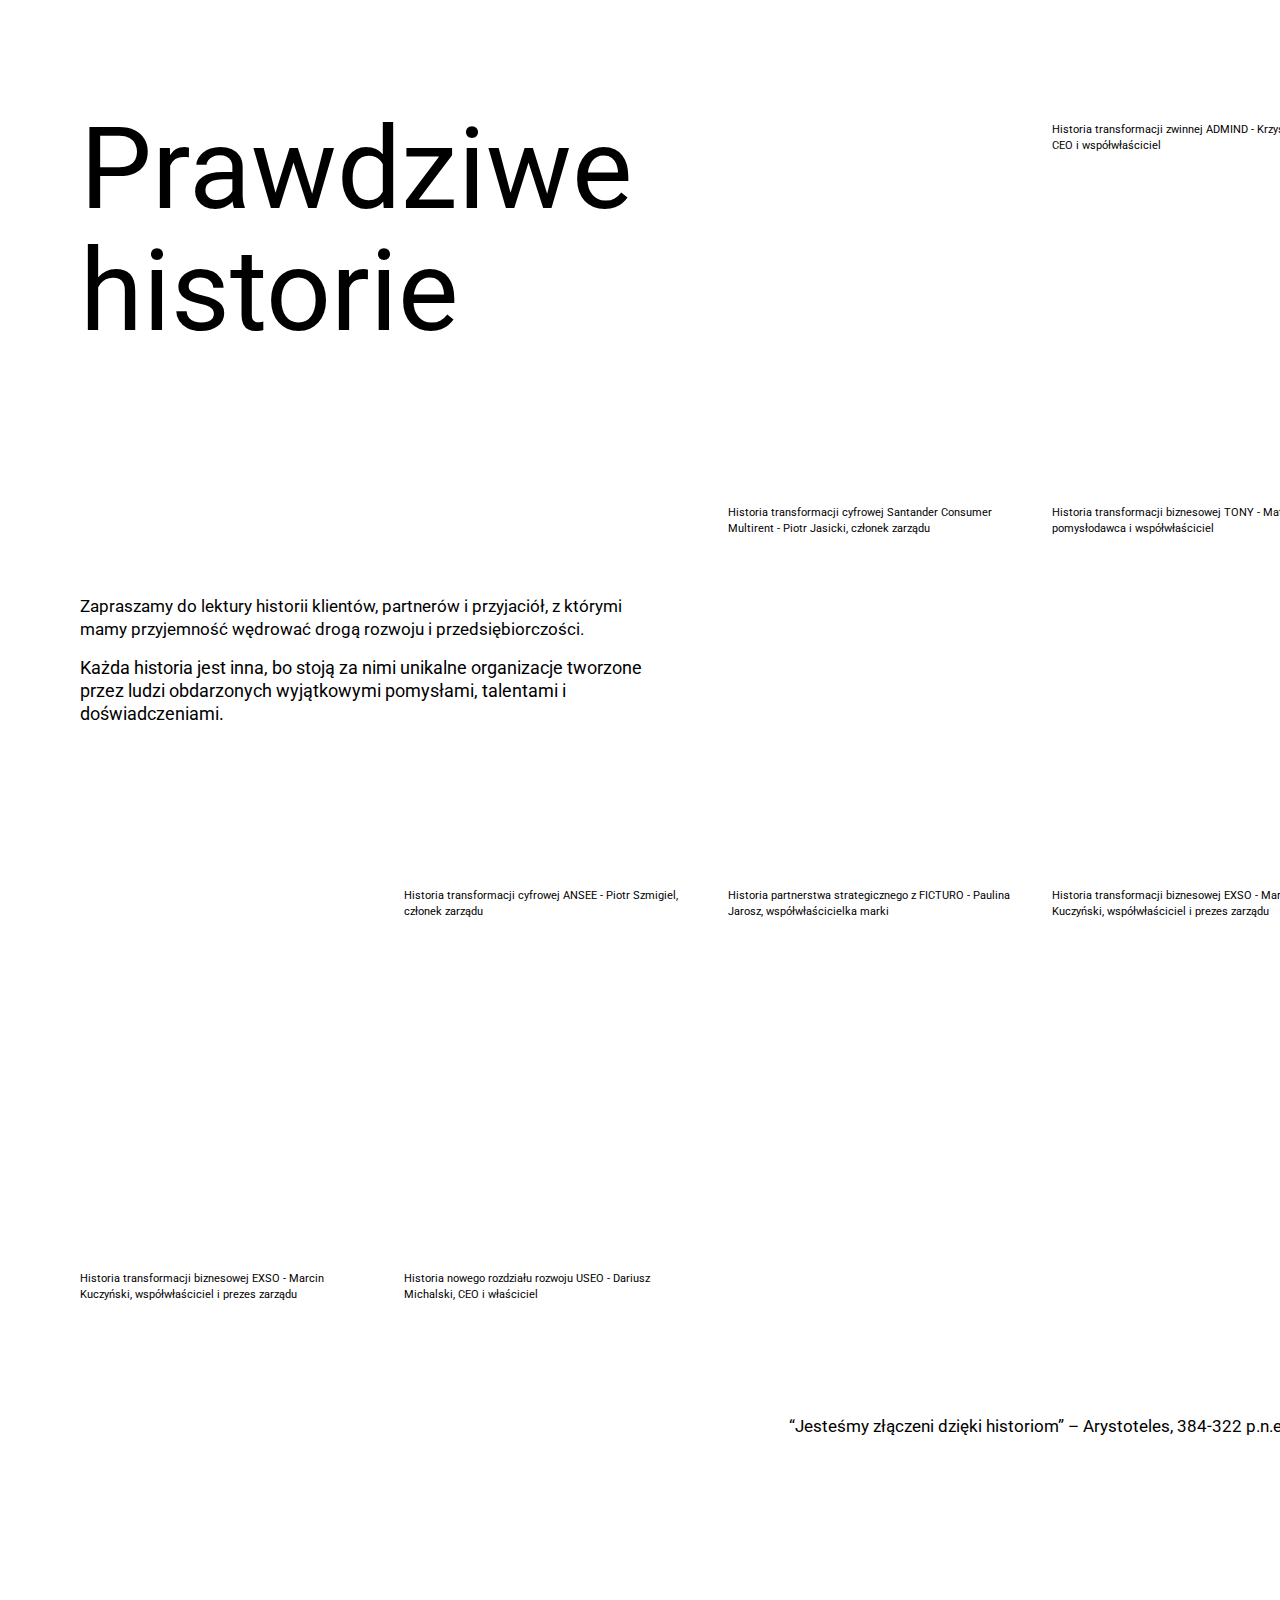
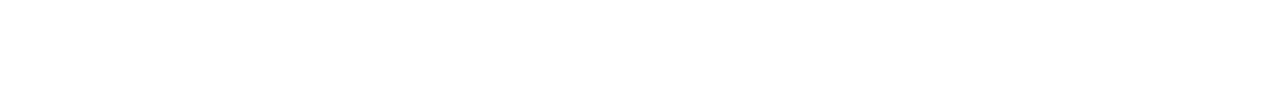
==== index.html @ e2516667 "ы" ====
<!DOCTYPE html>
<html lang="en">
	<head>
		<meta charset="UTF-8" />
		<meta http-equiv="X-UA-Compatible" content="IE=edge" />
		<meta name="viewport" content="width=device-width, initial-scale=1.0" />
		<title>Document</title>
		<link rel="stylesheet" href="./css/main.min.css" />
	</head>
	<body>
		<section class="section">
			<div class="box9 text-box">
				<h1 class="title">Prawdziwe historie</h1>
			</div>

			<div class="box10">
				<p class="text1">
					Zapraszamy do lektury historii klientów, partnerów i przyjaciół, z którymi mamy przyjemność wędrować drogą
					rozwoju i przedsiębiorczości.
				</p>
				<p class="text2">
					Każda historia jest inna, bo stoją za nimi unikalne organizacje tworzone przez ludzi obdarzonych wyjątkowymi
					pomysłami, talentami i doświadczeniami.
				</p>
			</div>

			<div class="box1 box">
				<img src="./images/img8.jpg" alt="" />
				<p class="box-text">Historia transformacji zwinnej ADMIND - Krzysztof Langer, CEO i współwłaściciel</p>
			</div>
			<div class="box2 box">
				<img src="./images/img1.jpg" alt="" class="box-img" />
				<p class="box-text">
					Historia transformacji cyfrowej Santander Consumer Multirent - Piotr Jasicki, członek zarządu
				</p>
			</div>
			<div class="box3 box">
				<img src="./images/img2.jpg" alt="" class="box-img" />
				<p class="box-text">Historia transformacji biznesowej TONY - Mateusz Biegaj, pomysłodawca i współwłaściciel</p>
			</div>
			<div class="box4 box">
				<img src="./images/img3.jpg" alt="" class="box-img" />
				<p class="box-text">Historia transformacji cyfrowej ANSEE - Piotr Szmigiel, członek zarządu</p>
			</div>
			<div class="box5 box">
				<img src="./images/img4.jpg" alt="" class="box-img" />
				<p class="box-text">Historia partnerstwa strategicznego z FICTURO - Paulina Jarosz, współwłaścicielka marki</p>
			</div>
			<div class="box6 box">
				<img src="./images/img5.jpg" alt="" class="box-img" />
				<p class="box-text">
					Historia transformacji biznesowej EXSO - Marcin Kuczyński, współwłaściciel i prezes zarządu
				</p>
			</div>
			<div class="box7 box">
				<img src="./images/img6.jpg" alt="" class="box-img" />
				<p class="box-text">
					Historia transformacji biznesowej EXSO - Marcin Kuczyński, współwłaściciel i prezes zarządu
				</p>
			</div>
			<div class="box8 box">
				<img src="./images/img7.jpg" alt="" class="box-img" />
				<p class="box-text">Historia nowego rozdziału rozwoju USEO - Dariusz Michalski, CEO i właściciel</p>
			</div>

			<div class="box11">
				<p class="text1">“Jesteśmy złączeni dzięki historiom” – Arystoteles, 384-322 p.n.e.</p>
			</div>
		</section>
	</body>
</html>
---- css/main.min.css ----
@import url("https://fonts.googleapis.com/css2?family=Cardo:wght@700&family=Roboto&display=swap");h1,p{margin:0;padding:0}img{display:block}.title{font-family:"Roboto";font-style:normal;font-weight:400;font-size:114px;line-height:122px;color:#000000}.text1{font-family:"Roboto";font-style:normal;font-weight:400;font-size:17px;line-height:23px;color:#000000}.text2{margin-top:15px;font-family:"Roboto";font-style:normal;font-weight:400;font-size:18px;line-height:23px;color:#000000}.box-text{margin-top:14px;font-family:"Roboto";font-style:normal;font-weight:400;font-size:11px;line-height:16px;color:#000000}.box{width:294px}.box-img{width:294px}.section{-webkit-box-sizing:border-box;box-sizing:border-box;width:1440px;padding:100px 72px;display:-ms-grid;display:grid;-ms-grid-columns:(294px)[4];grid-template-columns:repeat(4, 294px);-ms-grid-rows:(338px)[4];grid-template-rows:repeat(4, 338px);grid-column-gap:30px;grid-row-gap:45px}.box1{-ms-grid-row:1;-ms-grid-row-span:1;-ms-grid-column:4;-ms-grid-column-span:1;grid-area:1 / 4 / 2 / 5}.box2{-ms-grid-row:2;-ms-grid-row-span:1;-ms-grid-column:3;-ms-grid-column-span:1;grid-area:2 / 3 / 3 / 4}.box3{-ms-grid-row:2;-ms-grid-row-span:1;-ms-grid-column:4;-ms-grid-column-span:1;grid-area:2 / 4 / 3 / 5}.box4{-ms-grid-row:3;-ms-grid-row-span:1;-ms-grid-column:2;-ms-grid-column-span:1;grid-area:3 / 2 / 4 / 3}.box5{-ms-grid-row:3;-ms-grid-row-span:1;-ms-grid-column:3;-ms-grid-column-span:1;grid-area:3 / 3 / 4 / 4}.box6{-ms-grid-row:3;-ms-grid-row-span:1;-ms-grid-column:4;-ms-grid-column-span:1;grid-area:3 / 4 / 4 / 5}.box7{-ms-grid-row:4;-ms-grid-row-span:1;-ms-grid-column:1;-ms-grid-column-span:1;grid-area:4 / 1 / 5 / 2}.box8{-ms-grid-row:4;-ms-grid-row-span:1;-ms-grid-column:2;-ms-grid-column-span:1;grid-area:4 / 2 / 5 / 3}.box9{-ms-grid-row:1;-ms-grid-row-span:1;-ms-grid-column:1;-ms-grid-column-span:2;grid-area:1 / 1 / 2 / 3}.box10{display:-webkit-box;display:-ms-flexbox;display:flex;-webkit-box-orient:vertical;-webkit-box-direction:normal;-ms-flex-direction:column;flex-direction:column;-webkit-box-pack:center;-ms-flex-pack:center;justify-content:center;-webkit-box-align:center;-ms-flex-align:center;align-items:center;width:567px;-ms-grid-row:2;-ms-grid-row-span:1;-ms-grid-column:1;-ms-grid-column-span:2;grid-area:2 / 1 / 3 / 3}.box11{display:-webkit-box;display:-ms-flexbox;display:flex;-webkit-box-pack:center;-ms-flex-pack:center;justify-content:center;-webkit-box-align:center;-ms-flex-align:center;align-items:center;-ms-grid-row:4;-ms-grid-row-span:1;-ms-grid-column:3;-ms-grid-column-span:2;grid-area:4 / 3 / 5 / 5}
/*# sourceMappingURL=main.min.css.map */
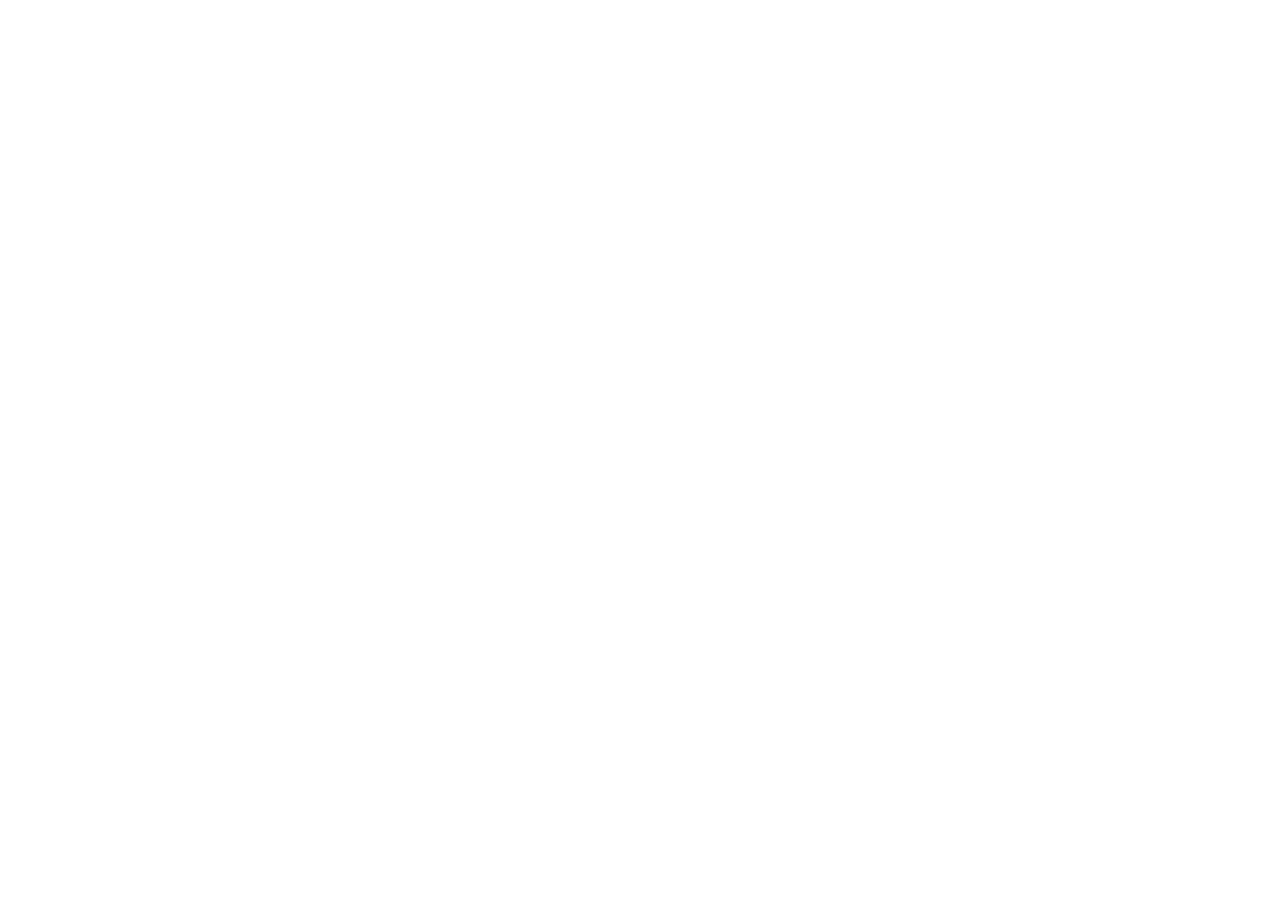
==== commit 9012a905: "ак" ====
--- a/index.html
+++ b/index.html
@@ -7,65 +7,5 @@
 		<title>Document</title>
 		<link rel="stylesheet" href="./css/main.min.css" />
 	</head>
-	<body>
-		<section class="section">
-			<div class="box9 text-box">
-				<h1 class="title">Prawdziwe historie</h1>
-			</div>
-
-			<div class="box10">
-				<p class="text1">
-					Zapraszamy do lektury historii klientów, partnerów i przyjaciół, z którymi mamy przyjemność wędrować drogą
-					rozwoju i przedsiębiorczości.
-				</p>
-				<p class="text2">
-					Każda historia jest inna, bo stoją za nimi unikalne organizacje tworzone przez ludzi obdarzonych wyjątkowymi
-					pomysłami, talentami i doświadczeniami.
-				</p>
-			</div>
-
-			<div class="box1 box">
-				<img src="./images/img8.jpg" alt="" />
-				<p class="box-text">Historia transformacji zwinnej ADMIND - Krzysztof Langer, CEO i współwłaściciel</p>
-			</div>
-			<div class="box2 box">
-				<img src="./images/img1.jpg" alt="" class="box-img" />
-				<p class="box-text">
-					Historia transformacji cyfrowej Santander Consumer Multirent - Piotr Jasicki, członek zarządu
-				</p>
-			</div>
-			<div class="box3 box">
-				<img src="./images/img2.jpg" alt="" class="box-img" />
-				<p class="box-text">Historia transformacji biznesowej TONY - Mateusz Biegaj, pomysłodawca i współwłaściciel</p>
-			</div>
-			<div class="box4 box">
-				<img src="./images/img3.jpg" alt="" class="box-img" />
-				<p class="box-text">Historia transformacji cyfrowej ANSEE - Piotr Szmigiel, członek zarządu</p>
-			</div>
-			<div class="box5 box">
-				<img src="./images/img4.jpg" alt="" class="box-img" />
-				<p class="box-text">Historia partnerstwa strategicznego z FICTURO - Paulina Jarosz, współwłaścicielka marki</p>
-			</div>
-			<div class="box6 box">
-				<img src="./images/img5.jpg" alt="" class="box-img" />
-				<p class="box-text">
-					Historia transformacji biznesowej EXSO - Marcin Kuczyński, współwłaściciel i prezes zarządu
-				</p>
-			</div>
-			<div class="box7 box">
-				<img src="./images/img6.jpg" alt="" class="box-img" />
-				<p class="box-text">
-					Historia transformacji biznesowej EXSO - Marcin Kuczyński, współwłaściciel i prezes zarządu
-				</p>
-			</div>
-			<div class="box8 box">
-				<img src="./images/img7.jpg" alt="" class="box-img" />
-				<p class="box-text">Historia nowego rozdziału rozwoju USEO - Dariusz Michalski, CEO i właściciel</p>
-			</div>
-
-			<div class="box11">
-				<p class="text1">“Jesteśmy złączeni dzięki historiom” – Arystoteles, 384-322 p.n.e.</p>
-			</div>
-		</section>
-	</body>
+	<body></body>
 </html>
--- a/css/main.min.css
+++ b/css/main.min.css
@@ -1,2 +1,2 @@
-@import url("https://fonts.googleapis.com/css2?family=Cardo:wght@700&family=Roboto&display=swap");h1,p{margin:0;padding:0}img{display:block}.title{font-family:"Roboto";font-style:normal;font-weight:400;font-size:114px;line-height:122px;color:#000000}.text1{font-family:"Roboto";font-style:normal;font-weight:400;font-size:17px;line-height:23px;color:#000000}.text2{margin-top:15px;font-family:"Roboto";font-style:normal;font-weight:400;font-size:18px;line-height:23px;color:#000000}.box-text{margin-top:14px;font-family:"Roboto";font-style:normal;font-weight:400;font-size:11px;line-height:16px;color:#000000}.box{width:294px}.box-img{width:294px}.section{-webkit-box-sizing:border-box;box-sizing:border-box;width:1440px;padding:100px 72px;display:-ms-grid;display:grid;-ms-grid-columns:(294px)[4];grid-template-columns:repeat(4, 294px);-ms-grid-rows:(338px)[4];grid-template-rows:repeat(4, 338px);grid-column-gap:30px;grid-row-gap:45px}.box1{-ms-grid-row:1;-ms-grid-row-span:1;-ms-grid-column:4;-ms-grid-column-span:1;grid-area:1 / 4 / 2 / 5}.box2{-ms-grid-row:2;-ms-grid-row-span:1;-ms-grid-column:3;-ms-grid-column-span:1;grid-area:2 / 3 / 3 / 4}.box3{-ms-grid-row:2;-ms-grid-row-span:1;-ms-grid-column:4;-ms-grid-column-span:1;grid-area:2 / 4 / 3 / 5}.box4{-ms-grid-row:3;-ms-grid-row-span:1;-ms-grid-column:2;-ms-grid-column-span:1;grid-area:3 / 2 / 4 / 3}.box5{-ms-grid-row:3;-ms-grid-row-span:1;-ms-grid-column:3;-ms-grid-column-span:1;grid-area:3 / 3 / 4 / 4}.box6{-ms-grid-row:3;-ms-grid-row-span:1;-ms-grid-column:4;-ms-grid-column-span:1;grid-area:3 / 4 / 4 / 5}.box7{-ms-grid-row:4;-ms-grid-row-span:1;-ms-grid-column:1;-ms-grid-column-span:1;grid-area:4 / 1 / 5 / 2}.box8{-ms-grid-row:4;-ms-grid-row-span:1;-ms-grid-column:2;-ms-grid-column-span:1;grid-area:4 / 2 / 5 / 3}.box9{-ms-grid-row:1;-ms-grid-row-span:1;-ms-grid-column:1;-ms-grid-column-span:2;grid-area:1 / 1 / 2 / 3}.box10{display:-webkit-box;display:-ms-flexbox;display:flex;-webkit-box-orient:vertical;-webkit-box-direction:normal;-ms-flex-direction:column;flex-direction:column;-webkit-box-pack:center;-ms-flex-pack:center;justify-content:center;-webkit-box-align:center;-ms-flex-align:center;align-items:center;width:567px;-ms-grid-row:2;-ms-grid-row-span:1;-ms-grid-column:1;-ms-grid-column-span:2;grid-area:2 / 1 / 3 / 3}.box11{display:-webkit-box;display:-ms-flexbox;display:flex;-webkit-box-pack:center;-ms-flex-pack:center;justify-content:center;-webkit-box-align:center;-ms-flex-align:center;align-items:center;-ms-grid-row:4;-ms-grid-row-span:1;-ms-grid-column:3;-ms-grid-column-span:2;grid-area:4 / 3 / 5 / 5}
+@import url("https://fonts.googleapis.com/css2?family=Cardo:wght@700&family=Roboto&display=swap")
 /*# sourceMappingURL=main.min.css.map */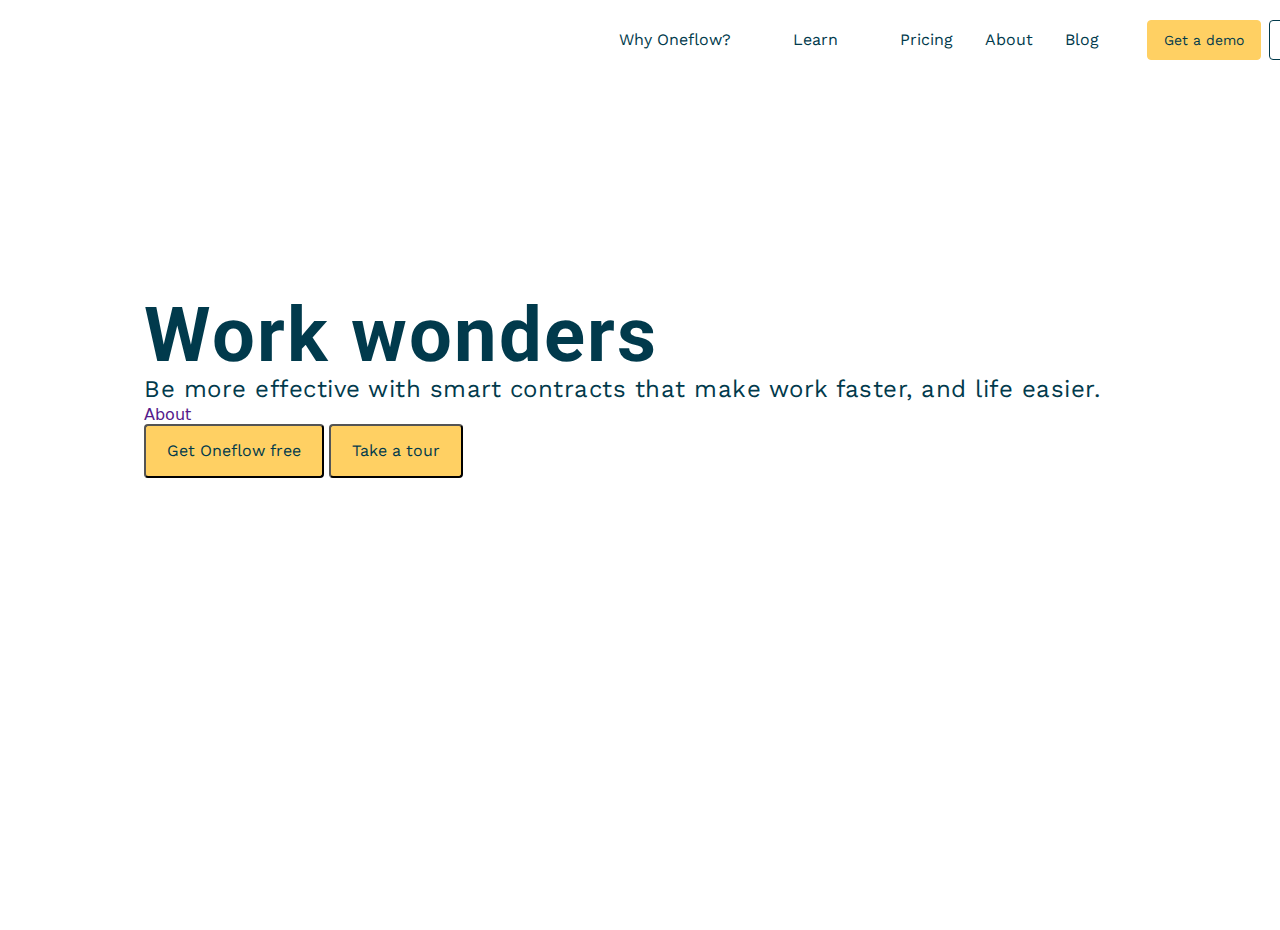
==== commit 947718c3: "df" ====
--- a/index.html
+++ b/index.html
@@ -4,8 +4,46 @@
 		<meta charset="UTF-8" />
 		<meta http-equiv="X-UA-Compatible" content="IE=edge" />
 		<meta name="viewport" content="width=device-width, initial-scale=1.0" />
-		<title>Document</title>
+		<title>Oneflow</title>
+		<link rel="preconnect" href="https://fonts.googleapis.com" />
+		<link rel="preconnect" href="https://fonts.gstatic.com" crossorigin />
+		<link href="https://fonts.googleapis.com/css2?family=Roboto&family=Work+Sans&display=swap" rel="stylesheet" />
 		<link rel="stylesheet" href="./css/main.min.css" />
 	</head>
-	<body></body>
+	<body>
+		<header>
+			<div class="header">
+				<a href="" class="logo">
+					<svg class="header__logo" width="140" height="31"><use href="./images/sprite.svg#icon-logo"></use></svg>
+				</a>
+				<nav class="header__nav">
+					<ul class="header__menu">
+						<li class="header__item"><a href="" class="header__link">Why Oneflow?</a></li>
+						<li class="header__item"><a href="" class="header__link">Learn</a></li>
+						<li class="header__item"><a href="" class="header__link">Pricing</a></li>
+						<li class="header__item"><a href="" class="header__link">About</a></li>
+						<li class="header__item"><a href="" class="header__link">Blog</a></li>
+					</ul>
+				</nav>
+				<button class="header__btn header__btn--demo">Get a demo</button>
+				<button class="header__btn header__btn--login">Log in</button>
+
+				<a class="header__earth" href="">
+					<svg class="header__icon" width="20" height="20"><use href="./images/sprite.svg#icon-earth"></use></svg>
+				</a>
+			</div>
+		</header>
+
+		<section class="hero">
+			<div class="container">
+				<h1 class="hero__title">Work wonders</h1>
+				<p class="hero__text">Be more effective with smart contracts that make work faster, and life easier.</p>
+				<a href="" class="hero__link">About</a>
+				<div class="hero__buttons">
+					<button type="button" class="hero__btn">Get Oneflow free</button>
+					<button type="button" class="hero__btn">Take a tour</button>
+				</div>
+			</div>
+		</section>
+	</body>
 </html>
--- a/css/main.min.css
+++ b/css/main.min.css
@@ -1,2 +1,2 @@
-@import url("https://fonts.googleapis.com/css2?family=Cardo:wght@700&family=Roboto&display=swap")
+.container{margin-left:auto;margin-right:auto;width:1440px;padding:0 144px}/*! modern-normalize v1.1.0 | MIT License | https://github.com/sindresorhus/modern-normalize */*,::before,::after{-webkit-box-sizing:border-box;box-sizing:border-box}html{line-height:1.15;-webkit-text-size-adjust:100%;-moz-tab-size:4;-o-tab-size:4;tab-size:4}body{margin:0;font-family:system-ui,-apple-system,"Segoe UI",Roboto,Helvetica,Arial,sans-serif,"Apple Color Emoji","Segoe UI Emoji"}hr{height:0;color:inherit}abbr[title]{-webkit-text-decoration:underline dotted;text-decoration:underline dotted}b,strong{font-weight:bolder}code,kbd,samp,pre{font-family:ui-monospace, SFMono-Regular, Consolas, "Liberation Mono", Menlo, monospace;font-size:1em}small{font-size:80%}sub,sup{font-size:75%;line-height:0;position:relative;vertical-align:baseline}sub{bottom:-0.25em}sup{top:-0.5em}table{text-indent:0;border-color:inherit}button,input,optgroup,select,textarea{font-family:inherit;font-size:100%;line-height:1.15;margin:0}button,select{text-transform:none}button,[type="button"],[type="reset"],[type="submit"]{-webkit-appearance:button}::-moz-focus-inner{border-style:none;padding:0}:-moz-focusring{outline:1px dotted ButtonText}:-moz-ui-invalid{box-shadow:none}legend{padding:0}progress{vertical-align:baseline}::-webkit-inner-spin-button,::-webkit-outer-spin-button{height:auto}[type="search"]{-webkit-appearance:textfield;outline-offset:-2px}::-webkit-search-decoration{-webkit-appearance:none}::-webkit-file-upload-button{-webkit-appearance:button;font:inherit}summary{display:list-item}h1,h2,h3,ul,li,p{margin:0;padding:0;list-style-type:none}a{display:block;text-decoration:none}img{display:block;max-width:100%;height:auto}button{margin:0;padding:0}header{height:80px}.header{display:-webkit-box;display:-ms-flexbox;display:flex;-webkit-box-align:center;-ms-flex-align:center;align-items:center;padding-left:48px;margin-left:auto;margin-right:auto;width:1440px}.header__nav{display:-webkit-box;display:-ms-flexbox;display:flex}.header__menu{display:-webkit-box;display:-ms-flexbox;display:flex;margin-left:431px}.header__item:nth-child(-n+2){margin-right:62px}.header__item:nth-last-child(-n+3){margin-right:32px}.header__item:last-child{margin-right:48px}.header__link{padding:30px 0;font-family:"Work Sans";font-style:normal;font-weight:400;font-size:16px;line-height:20px;color:#013a4c;-webkit-transition:color 300ms;transition:color 300ms}.header__link:hover{color:#ffd063}.header__btn--demo{padding:10px 16px;font-family:"Work Sans";font-size:14px;line-height:1.3;text-align:center;color:#013a4c;background-color:#ffd063;border:1px solid #ffd063;border-radius:4px;cursor:pointer;margin-right:8px;-webkit-transition:bacground-color 300ms, border 300ms;transition:bacground-color 300ms, border 300ms}.header__btn--demo:hover{background-color:transparent;border:1px solid #013a4c}.header__btn--login{padding:10px 16px;font-family:"Work Sans";font-size:14px;line-height:1.3;text-align:center;color:#013a4c;background-color:rgba(0,0,0,0);border:1px solid #013a4c;border-radius:4px;cursor:pointer;margin-right:48px;-webkit-transition:bacground-color 300ms, border 300ms;transition:bacground-color 300ms, border 300ms}.header__btn--login:hover{background-color:#ffd063;border:1px solid transparent}.header__earth{padding:28px 0}.header__earth:hover .header__icon{fill:red}.hero{max-width:1440px;width:100%;height:850px;padding:216px 0 296px;background-image:url(../../images/background-1@2x.jpg);background-size:1440px 850px}.hero__title{font-family:"Roboto";font-size:76px;line-height:78px;letter-spacing:2px;color:#013a4c}.hero__text{font-family:"Work Sans";font-size:24px;line-height:1.33;letter-spacing:0.5px;color:#013a4c}.hero__btn{padding:15px 21px;font-family:"Work Sans";font-size:16px;line-height:1.25;text-align:center;color:#013a4c;background-color:#ffd063;border-radius:4px;cursor:pointer}h1,h2,h3,ul,li,p{margin:0;padding:0;list-style-type:none}a{display:block;text-decoration:none}img{display:block;max-width:100%;height:auto}button{margin:0;padding:0}h1,h2,h3,ul,li,p{margin:0;padding:0;list-style-type:none}a{display:block;text-decoration:none}img{display:block;max-width:100%;height:auto}button{margin:0;padding:0}h1,h2,h3,ul,li,p{margin:0;padding:0;list-style-type:none}a{display:block;text-decoration:none}img{display:block;max-width:100%;height:auto}button{margin:0;padding:0}h1,h2,h3,ul,li,p{margin:0;padding:0;list-style-type:none}a{display:block;text-decoration:none}img{display:block;max-width:100%;height:auto}button{margin:0;padding:0}h1,h2,h3,ul,li,p{margin:0;padding:0;list-style-type:none}a{display:block;text-decoration:none}img{display:block;max-width:100%;height:auto}button{margin:0;padding:0}h1,h2,h3,ul,li,p{margin:0;padding:0;list-style-type:none}a{display:block;text-decoration:none}img{display:block;max-width:100%;height:auto}button{margin:0;padding:0}h1,h2,h3,ul,li,p{margin:0;padding:0;list-style-type:none}a{display:block;text-decoration:none}img{display:block;max-width:100%;height:auto}button{margin:0;padding:0}
 /*# sourceMappingURL=main.min.css.map */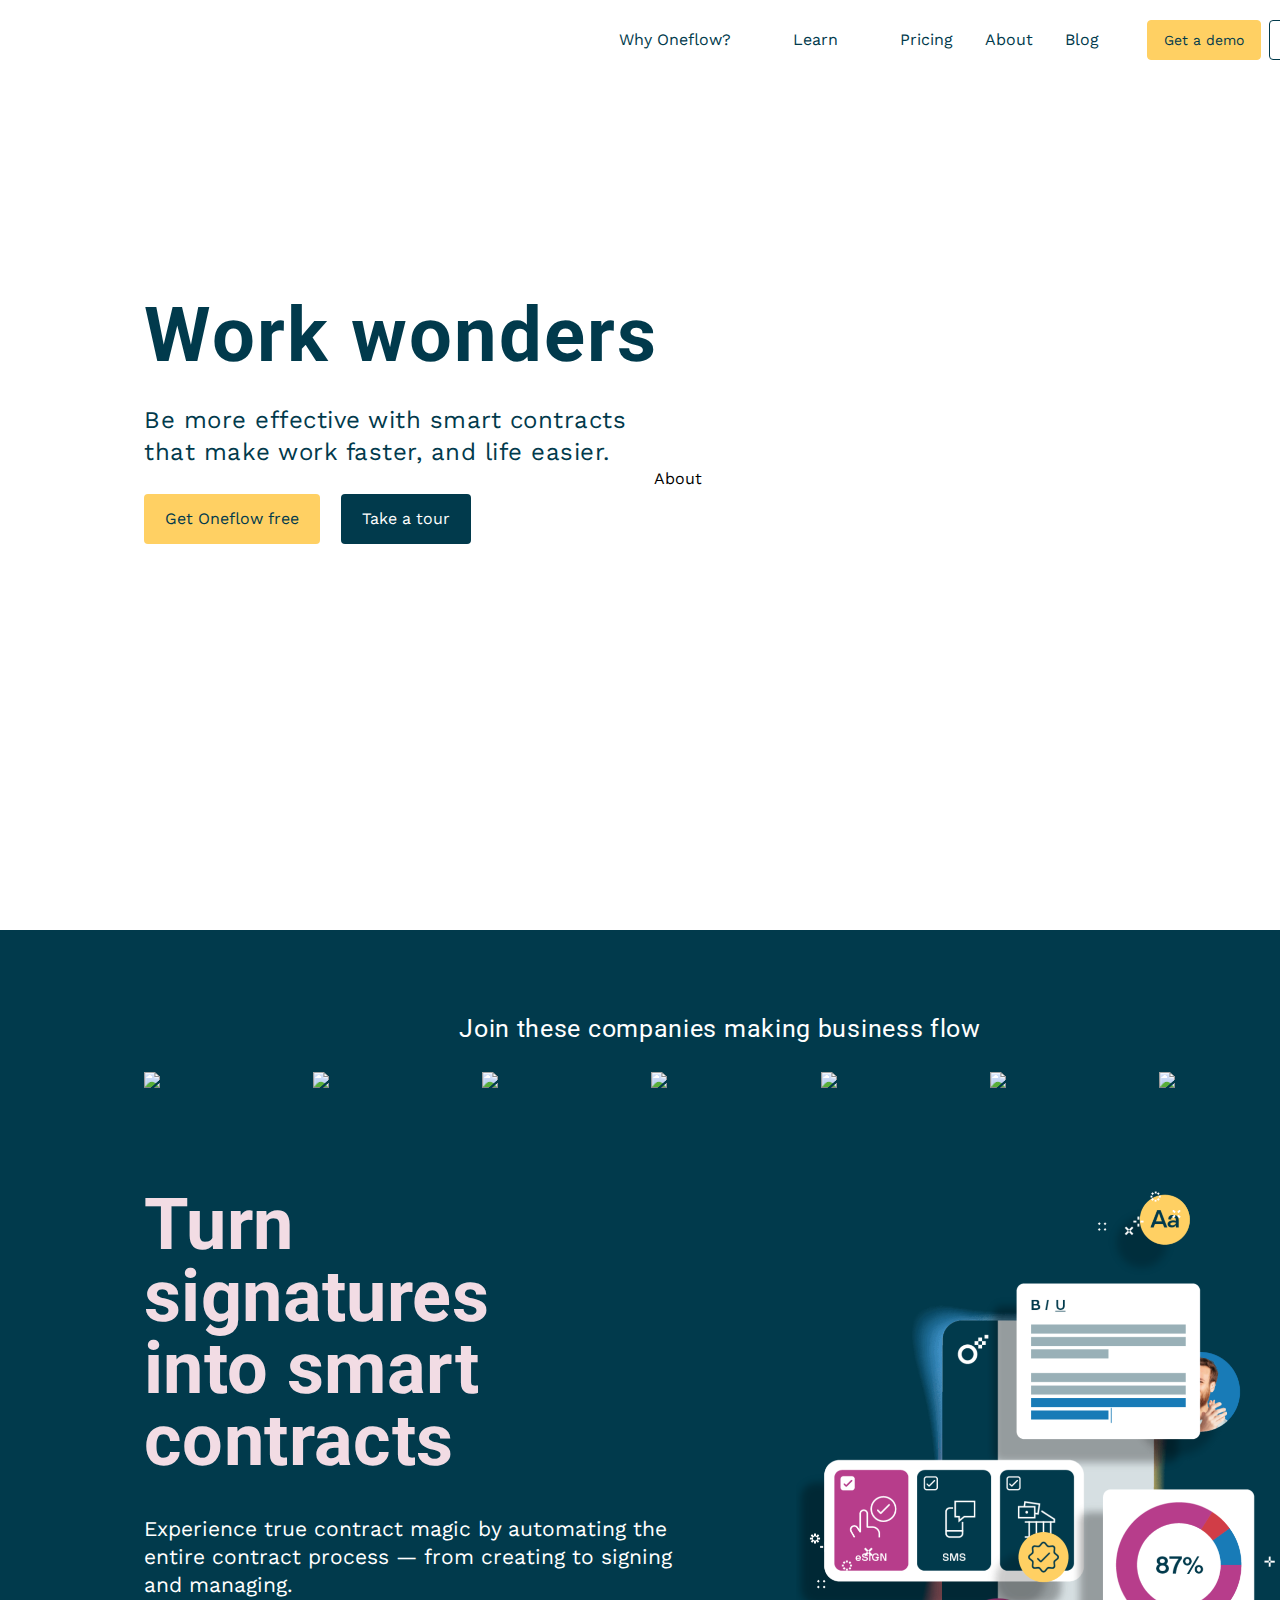
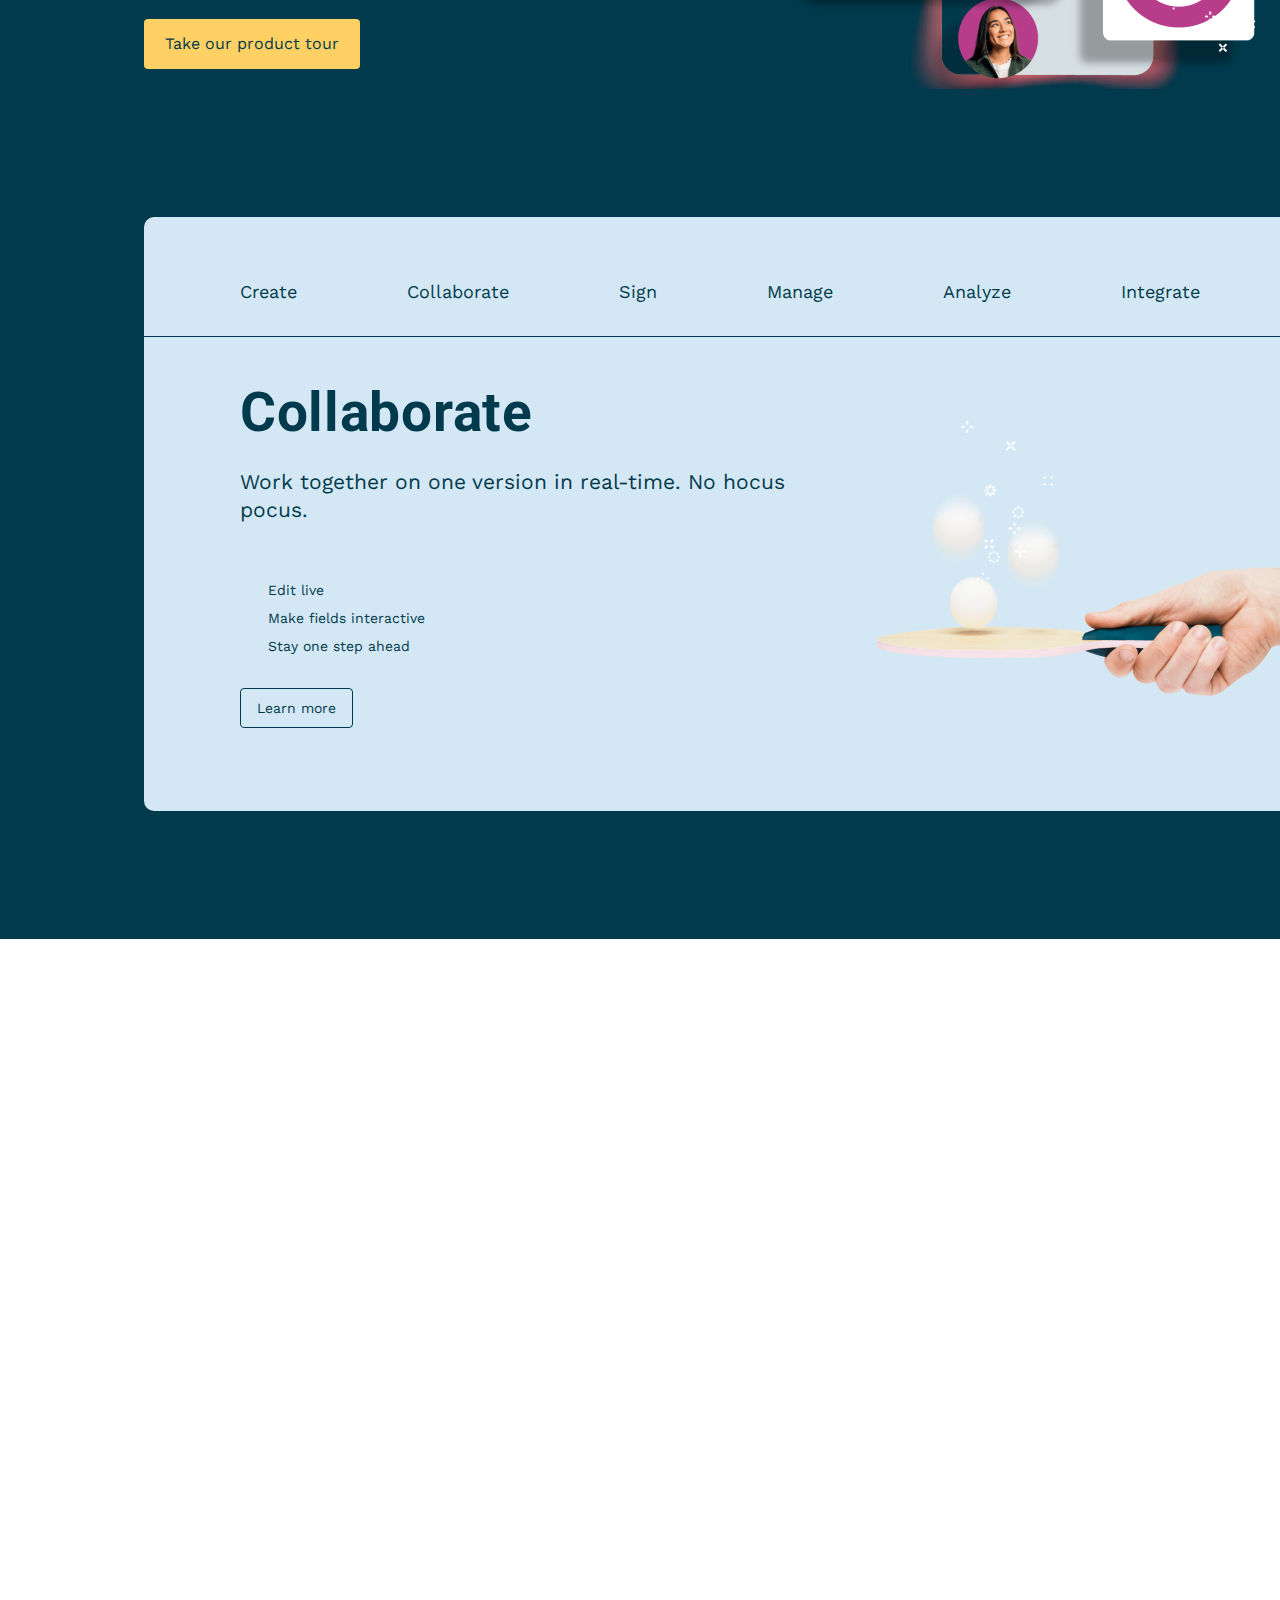
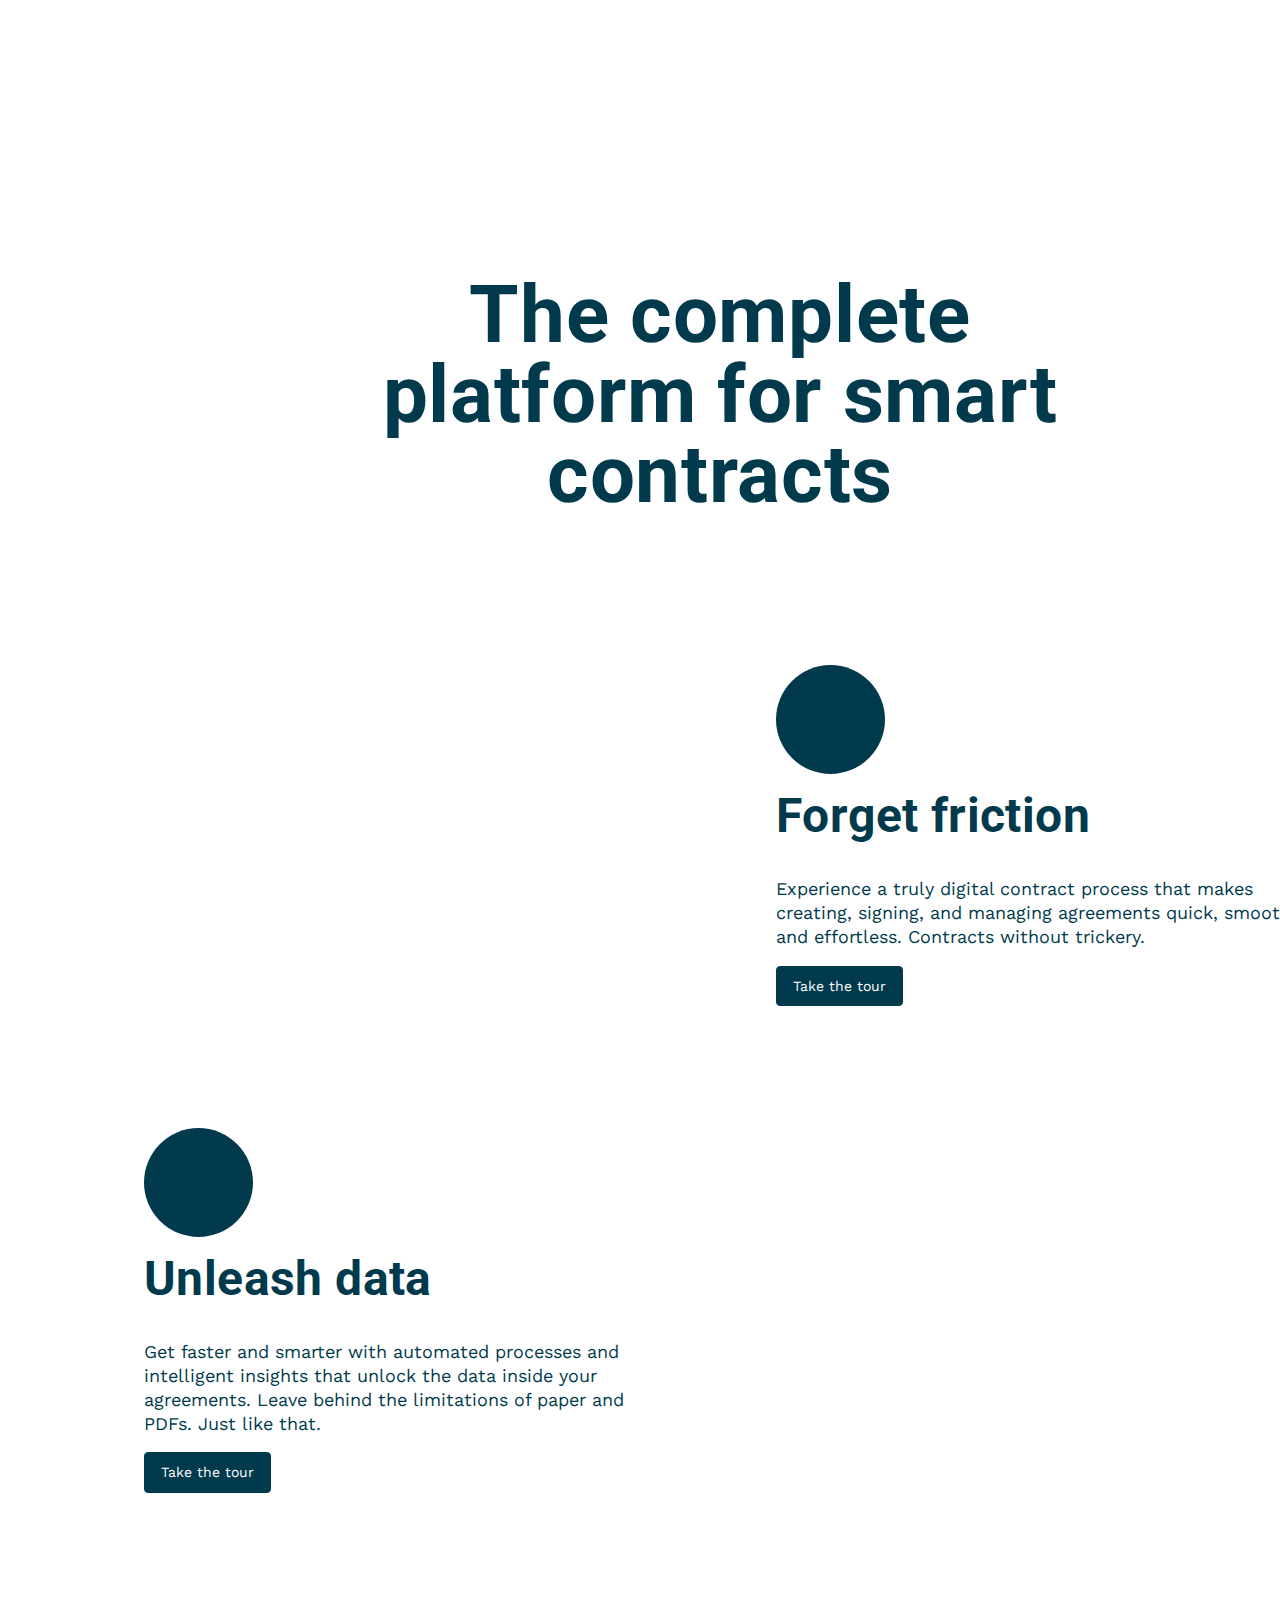
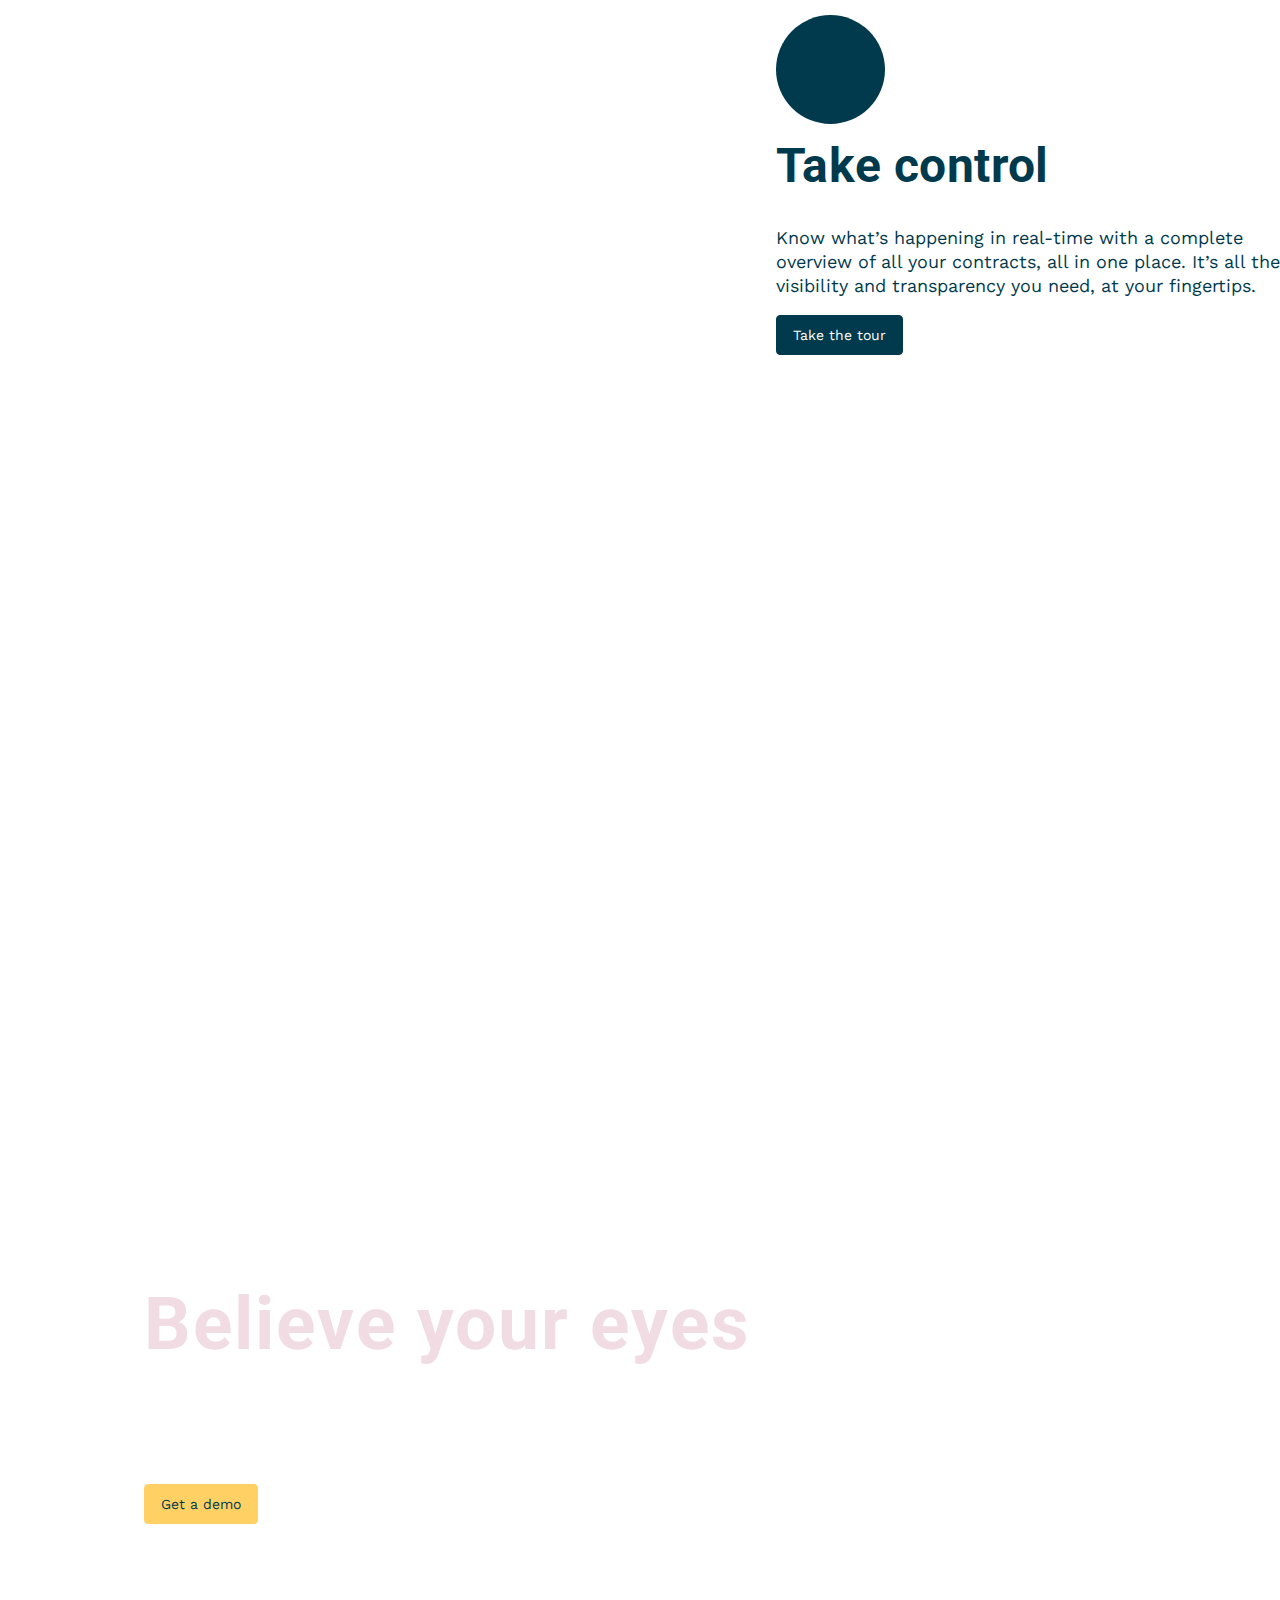
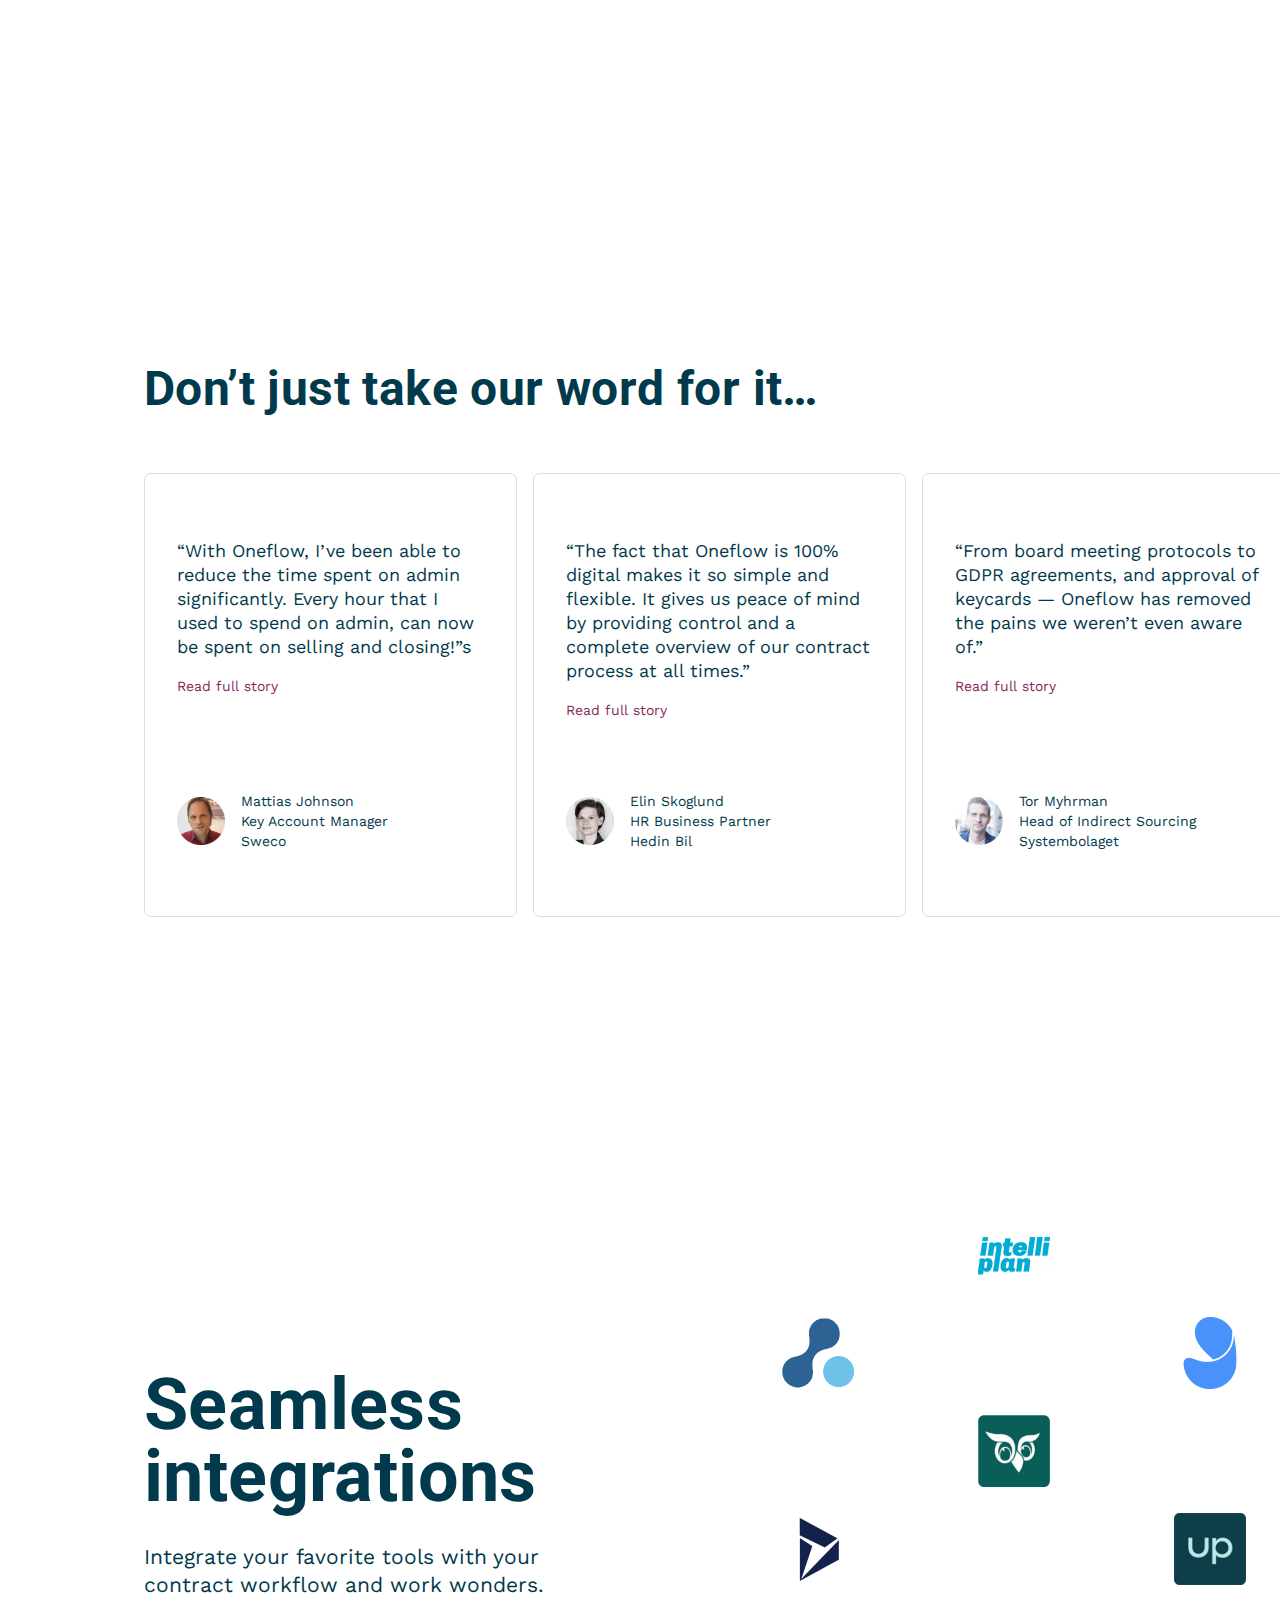
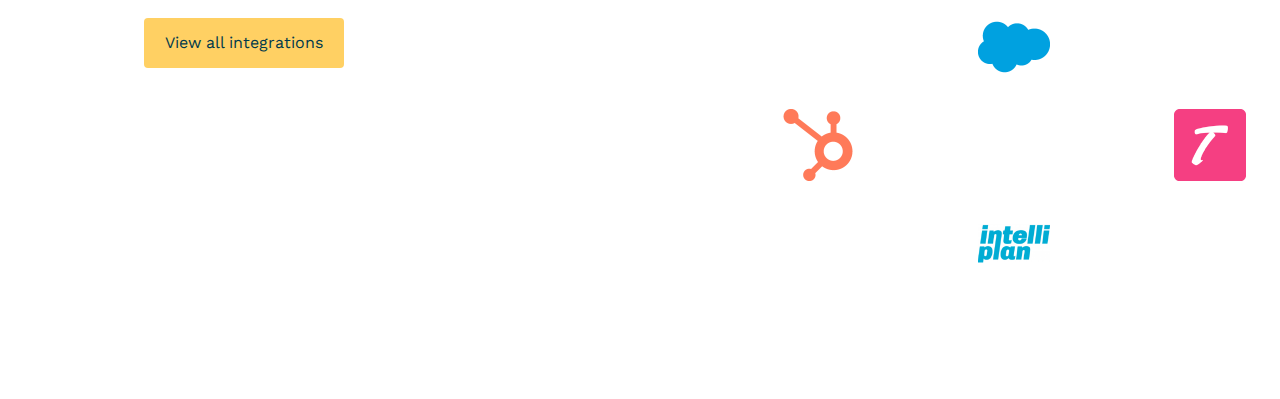
==== commit 74b2bdff: "df" ====
--- a/index.html
+++ b/index.html
@@ -7,7 +7,10 @@
 		<title>Oneflow</title>
 		<link rel="preconnect" href="https://fonts.googleapis.com" />
 		<link rel="preconnect" href="https://fonts.gstatic.com" crossorigin />
-		<link href="https://fonts.googleapis.com/css2?family=Roboto&family=Work+Sans&display=swap" rel="stylesheet" />
+		<link
+			href="https://fonts.googleapis.com/css2?family=Roboto:wght@400;700&family=Work+Sans&display=swap"
+			rel="stylesheet"
+		/>
 		<link rel="stylesheet" href="./css/main.min.css" />
 	</head>
 	<body>
@@ -45,5 +48,269 @@
 				</div>
 			</div>
 		</section>
+
+		<section class="sign">
+			<div class="container">
+				<p class="sign__pretitle">Join these companies making business flow</p>
+				<ul class="client-list">
+					<li class="client-list__item">
+						<img src="./images/vector2-1.png" alt="Company logo" class="client-list__img" />
+					</li>
+					<li class="client-list__item">
+						<img src="./images/vector2-2.png" alt="Company logo" class="client-list__img" />
+					</li>
+					<li class="client-list__item">
+						<img src="./images/vector2-3.png" alt="Company logo" class="client-list__img" />
+					</li>
+					<li class="client-list__item">
+						<img src="./images/vector2-4.png" alt="Company logo" class="client-list__img" />
+					</li>
+					<li class="client-list__item">
+						<img src="./images/vector2-5.png" alt="Company logo" class="client-list__img" />
+					</li>
+					<li class="client-list__item">
+						<img src="./images/vector2-6.png" alt="Company logo" class="client-list__img" />
+					</li>
+					<li class="client-list__item">
+						<img src="./images/vector2-7.png" alt="Company logo" class="client-list__img" />
+					</li>
+				</ul>
+				<div class="sign__cover">
+					<div class="sign__wrap">
+						<h2 class="sign__title">Turn signatures into smart contracts</h2>
+						<p class="sign__text">
+							Experience true contract magic by automating the entire contract process — from creating to signing and
+							managing.
+						</p>
+						<button class="sign__btn">Take our product tour</button>
+					</div>
+					<img src="./images/png3.png" alt="" width="500" />
+				</div>
+				<div class="collaborate">
+					<ul class="collaborate-menu">
+						<li class="collaborate-menu__item">
+							<a href="" class="collaborate-menu__link">
+								<svg class="collaborate-menu__icon" width="24" height="24">
+									<use href="./images/sprite.svg#icon-collaborate-1"></use>
+								</svg>
+								<span class="collaborate-menu__subscribe">Create</span>
+							</a>
+						</li>
+						<li class="collaborate-menu__item">
+							<a href="" class="collaborate-menu__link">
+								<svg class="collaborate-menu__icon" width="24" height="24">
+									<use href="./images/sprite.svg#icon-collaborate-2"></use>
+								</svg>
+								<span class="collaborate-menu__subscribe">Collaborate</span>
+							</a>
+						</li>
+						<li class="collaborate-menu__item">
+							<a href="" class="collaborate-menu__link">
+								<svg class="collaborate-menu__icon" width="24" height="24">
+									<use href="./images/sprite.svg#icon-collaborate-3"></use>
+								</svg>
+								<span class="collaborate-menu__subscribe">Sign</span>
+							</a>
+						</li>
+						<li class="collaborate-menu__item">
+							<a href="" class="collaborate-menu__link">
+								<svg class="collaborate-menu__icon" width="24" height="24">
+									<use href="./images/sprite.svg#icon-collaborate-4"></use>
+								</svg>
+								<span class="collaborate-menu__subscribe">Manage</span>
+							</a>
+						</li>
+						<li class="collaborate-menu__item">
+							<a href="" class="collaborate-menu__link">
+								<svg class="collaborate-menu__icon" width="24" height="24">
+									<use href="./images/sprite.svg#icon-collaborate-5"></use>
+								</svg>
+								<span class="collaborate-menu__subscribe">Analyze</span>
+							</a>
+						</li>
+						<li class="collaborate-menu__item">
+							<a href="" class="collaborate-menu__link">
+								<svg class="collaborate-menu__icon" width="24" height="24">
+									<use href="./images/sprite.svg#icon-collaborate-6"></use>
+								</svg>
+								<span class="collaborate-menu__subscribe">Integrate</span>
+							</a>
+						</li>
+					</ul>
+					<div class="collaborate__cover">
+						<div class="collaborate__wrap">
+							<h2 class="collaborate__title">Collaborate</h2>
+							<p class="collaborate__text">Work together on one version in real-time. No hocus pocus.</p>
+							<ul class="collaborate__list">
+								<li class="collaborate__item">
+									<svg class="collaborate__icon" width="20" height="20">
+										<use href="./images/sprite.svg#icon-collaborate-galo"></use>
+									</svg>
+									<a href="" class="collaborate__link">Edit live</a>
+								</li>
+								<li class="collaborate__item">
+									<svg class="collaborate__icon" width="20" height="20">
+										<use href="./images/sprite.svg#icon-collaborate-galo"></use>
+									</svg>
+									<a href="" class="collaborate__link">Make fields interactive</a>
+								</li>
+								<li class="collaborate__item">
+									<svg class="collaborate__icon" width="20" height="20">
+										<use href="./images/sprite.svg#icon-collaborate-galo"></use>
+									</svg>
+									<a href="" class="collaborate__link">Stay one step ahead</a>
+								</li>
+							</ul>
+							<button type="button" class="collaborate__btn">Learn more</button>
+						</div>
+						<img src="./images/png-4.png" alt="" class="collaborate__img" width="420" />
+					</div>
+				</div>
+			</div>
+		</section>
+
+		<section class="video-player"></section>
+
+		<section class="platform">
+			<div class="container">
+				<h2 class="platform__title">The complete platform for smart contracts</h2>
+				<div class="platform-card">
+					<div class="platform-card__wrap">
+						<div class="platform-card__icon-wrap">
+							<svg class="platform-card__icon" width="57" height="48">
+								<use href="./images/sprite.svg#icon-vector3-1"></use>
+							</svg>
+						</div>
+						<h3 class="platform-card__title">Forget friction</h3>
+						<p class="platform-card__text">
+							Experience a truly digital contract process that makes creating, signing, and managing agreements quick,
+							smooth, and effortless. Contracts without trickery.
+						</p>
+						<button class="platform-card__btn">Take the tour</button>
+					</div>
+				</div>
+				<div class="platform-card">
+					<div class="platform-card__wrap">
+						<div class="platform-card__icon-wrap">
+							<svg class="platform-card__icon" width="57" height="48">
+								<use href="./images/sprite.svg#icon-vector3-2"></use>
+							</svg>
+						</div>
+						<h3 class="platform-card__title">Unleash data</h3>
+						<p class="platform-card__text">
+							Get faster and smarter with automated processes and intelligent insights that unlock the data inside your
+							agreements. Leave behind the limitations of paper and PDFs. Just like that.
+						</p>
+						<button class="platform-card__btn">Take the tour</button>
+					</div>
+				</div>
+				<div class="platform-card">
+					<div class="platform-card__wrap">
+						<div class="platform-card__icon-wrap">
+							<svg class="platform-card__icon" width="57" height="48">
+								<use href="./images/sprite.svg#icon-vector3-3"></use>
+							</svg>
+						</div>
+						<h3 class="platform-card__title">Take control</h3>
+						<p class="platform-card__text">
+							Know what’s happening in real-time with a complete overview of all your contracts, all in one place. It’s
+							all the visibility and transparency you need, at your fingertips.
+						</p>
+						<button class="platform-card__btn">Take the tour</button>
+					</div>
+				</div>
+			</div>
+		</section>
+
+		<section class="believe">
+			<div class="container">
+				<h2 class="believe__title">Believe your eyes</h2>
+				<p class="believe__text">Let us show you how to work smarter with contracts in Oneflow.</p>
+				<button type="button" class="believe__btn">Get a demo</button>
+			</div>
+		</section>
+
+		<section class="reviews">
+			<div class="container">
+				<h3 class="reviews__title">Don’t just take our word for it…</h3>
+				<ul class="user-cards">
+					<li class="user-cards__item">
+						<p class="user-cards__text">
+							“With Oneflow, I’ve been able to reduce the time spent on admin significantly. Every hour that I used to
+							spend on admin, can now be spent on selling and closing!”s
+						</p>
+						<a href="" class="user-cards__link">Read full story</a>
+						<div class="user-cards__signature">
+							<img src="./images/user1.png" alt="" class="user-cards__img" />
+							<p class="user-cards__name">
+								Mattias Johnson
+								<br />
+								Key Account Manager
+								<br />
+								Sweco
+							</p>
+						</div>
+					</li>
+					<li class="user-cards__item">
+						<p class="user-cards__text">
+							“The fact that Oneflow is 100% digital makes it so simple and flexible. It gives us peace of mind by
+							providing control and a complete overview of our contract process at all times.”
+						</p>
+						<a href="" class="user-cards__link">Read full story</a>
+						<div class="user-cards__signature">
+							<img src="./images/user2.png" alt="" class="user-cards__img" />
+							<p class="user-cards__name">
+								Elin Skoglund
+								<br />
+								HR Business Partner
+								<br />
+								Hedin Bil
+							</p>
+						</div>
+					</li>
+					<li class="user-cards__item">
+						<p class="user-cards__text">
+							“From board meeting protocols to GDPR agreements, and approval of keycards — Oneflow has removed the pains
+							we weren’t even aware of.”
+						</p>
+						<a href="" class="user-cards__link">Read full story</a>
+						<div class="user-cards__signature">
+							<img src="./images/user3.png" alt="" class="user-cards__img" />
+							<p class="user-cards__name">
+								Tor Myhrman
+								<br />
+								Head of Indirect Sourcing
+								<br />
+								Systembolaget
+							</p>
+						</div>
+					</li>
+				</ul>
+			</div>
+		</section>
+
+		<section class="integration">
+			<div class="container">
+				<div class="integration__cover">
+					<div class="integration__wrap">
+						<h2 class="integration__title">Seamless integrations</h2>
+						<p class="integration__text">Integrate your favorite tools with your contract workflow and work wonders.</p>
+						<button class="integration__btn">View all integrations</button>
+					</div>
+					<div class="grid">
+						<div class="grid__box-1 grid__box"><img src="./images/grid-1.png" alt="" width="72" /></div>
+						<div class="grid__box-2 grid__box"><img src="./images/grid-4.png" alt="" width="72" /></div>
+						<div class="grid__box-3 grid__box"><img src="./images/grid-7.png" alt="" width="72" /></div>
+						<div class="grid__box-4 grid__box"><img src="./images/grid-2.png" alt="" width="72" /></div>
+						<div class="grid__box-5 grid__box"><img src="./images/grid-5.png" alt="" width="72" /></div>
+						<div class="grid__box-6 grid__box"><img src="./images/grid-8.png" alt="" width="72" /></div>
+						<div class="grid__box-7 grid__box"><img src="./images/grid-2.png" alt="" width="72" /></div>
+						<div class="grid__box-8 grid__box"><img src="./images/grid-3.png" alt="" width="72" /></div>
+						<div class="grid__box-9 grid__box"><img src="./images/grid-6.png" alt="" width="72" /></div>
+						<div class="grid__box-10 grid__box"><img src="./images/grid-9.png" alt="" width="72" /></div>
+					</div>
+				</div>
+			</div>
+		</section>
 	</body>
 </html>
--- a/css/main.min.css
+++ b/css/main.min.css
@@ -1,2 +1,2 @@
-.container{margin-left:auto;margin-right:auto;width:1440px;padding:0 144px}/*! modern-normalize v1.1.0 | MIT License | https://github.com/sindresorhus/modern-normalize */*,::before,::after{-webkit-box-sizing:border-box;box-sizing:border-box}html{line-height:1.15;-webkit-text-size-adjust:100%;-moz-tab-size:4;-o-tab-size:4;tab-size:4}body{margin:0;font-family:system-ui,-apple-system,"Segoe UI",Roboto,Helvetica,Arial,sans-serif,"Apple Color Emoji","Segoe UI Emoji"}hr{height:0;color:inherit}abbr[title]{-webkit-text-decoration:underline dotted;text-decoration:underline dotted}b,strong{font-weight:bolder}code,kbd,samp,pre{font-family:ui-monospace, SFMono-Regular, Consolas, "Liberation Mono", Menlo, monospace;font-size:1em}small{font-size:80%}sub,sup{font-size:75%;line-height:0;position:relative;vertical-align:baseline}sub{bottom:-0.25em}sup{top:-0.5em}table{text-indent:0;border-color:inherit}button,input,optgroup,select,textarea{font-family:inherit;font-size:100%;line-height:1.15;margin:0}button,select{text-transform:none}button,[type="button"],[type="reset"],[type="submit"]{-webkit-appearance:button}::-moz-focus-inner{border-style:none;padding:0}:-moz-focusring{outline:1px dotted ButtonText}:-moz-ui-invalid{box-shadow:none}legend{padding:0}progress{vertical-align:baseline}::-webkit-inner-spin-button,::-webkit-outer-spin-button{height:auto}[type="search"]{-webkit-appearance:textfield;outline-offset:-2px}::-webkit-search-decoration{-webkit-appearance:none}::-webkit-file-upload-button{-webkit-appearance:button;font:inherit}summary{display:list-item}h1,h2,h3,ul,li,p{margin:0;padding:0;list-style-type:none}a{display:block;text-decoration:none}img{display:block;max-width:100%;height:auto}button{margin:0;padding:0}header{height:80px}.header{display:-webkit-box;display:-ms-flexbox;display:flex;-webkit-box-align:center;-ms-flex-align:center;align-items:center;padding-left:48px;margin-left:auto;margin-right:auto;width:1440px}.header__nav{display:-webkit-box;display:-ms-flexbox;display:flex}.header__menu{display:-webkit-box;display:-ms-flexbox;display:flex;margin-left:431px}.header__item:nth-child(-n+2){margin-right:62px}.header__item:nth-last-child(-n+3){margin-right:32px}.header__item:last-child{margin-right:48px}.header__link{padding:30px 0;font-family:"Work Sans";font-style:normal;font-weight:400;font-size:16px;line-height:20px;color:#013a4c;-webkit-transition:color 300ms;transition:color 300ms}.header__link:hover{color:#ffd063}.header__btn--demo{padding:10px 16px;font-family:"Work Sans";font-size:14px;line-height:1.3;text-align:center;color:#013a4c;background-color:#ffd063;border:1px solid #ffd063;border-radius:4px;cursor:pointer;margin-right:8px;-webkit-transition:bacground-color 300ms, border 300ms;transition:bacground-color 300ms, border 300ms}.header__btn--demo:hover{background-color:transparent;border:1px solid #013a4c}.header__btn--login{padding:10px 16px;font-family:"Work Sans";font-size:14px;line-height:1.3;text-align:center;color:#013a4c;background-color:rgba(0,0,0,0);border:1px solid #013a4c;border-radius:4px;cursor:pointer;margin-right:48px;-webkit-transition:bacground-color 300ms, border 300ms;transition:bacground-color 300ms, border 300ms}.header__btn--login:hover{background-color:#ffd063;border:1px solid transparent}.header__earth{padding:28px 0}.header__earth:hover .header__icon{fill:red}.hero{max-width:1440px;width:100%;height:850px;padding:216px 0 296px;background-image:url(../../images/background-1@2x.jpg);background-size:1440px 850px}.hero__title{font-family:"Roboto";font-size:76px;line-height:78px;letter-spacing:2px;color:#013a4c}.hero__text{font-family:"Work Sans";font-size:24px;line-height:1.33;letter-spacing:0.5px;color:#013a4c}.hero__btn{padding:15px 21px;font-family:"Work Sans";font-size:16px;line-height:1.25;text-align:center;color:#013a4c;background-color:#ffd063;border-radius:4px;cursor:pointer}h1,h2,h3,ul,li,p{margin:0;padding:0;list-style-type:none}a{display:block;text-decoration:none}img{display:block;max-width:100%;height:auto}button{margin:0;padding:0}h1,h2,h3,ul,li,p{margin:0;padding:0;list-style-type:none}a{display:block;text-decoration:none}img{display:block;max-width:100%;height:auto}button{margin:0;padding:0}h1,h2,h3,ul,li,p{margin:0;padding:0;list-style-type:none}a{display:block;text-decoration:none}img{display:block;max-width:100%;height:auto}button{margin:0;padding:0}h1,h2,h3,ul,li,p{margin:0;padding:0;list-style-type:none}a{display:block;text-decoration:none}img{display:block;max-width:100%;height:auto}button{margin:0;padding:0}h1,h2,h3,ul,li,p{margin:0;padding:0;list-style-type:none}a{display:block;text-decoration:none}img{display:block;max-width:100%;height:auto}button{margin:0;padding:0}h1,h2,h3,ul,li,p{margin:0;padding:0;list-style-type:none}a{display:block;text-decoration:none}img{display:block;max-width:100%;height:auto}button{margin:0;padding:0}h1,h2,h3,ul,li,p{margin:0;padding:0;list-style-type:none}a{display:block;text-decoration:none}img{display:block;max-width:100%;height:auto}button{margin:0;padding:0}
+body{color:#013a4c}.container{margin-left:auto;margin-right:auto;width:1440px;padding:0 144px}/*! modern-normalize v1.1.0 | MIT License | https://github.com/sindresorhus/modern-normalize */*,::before,::after{-webkit-box-sizing:border-box;box-sizing:border-box}html{line-height:1.15;-webkit-text-size-adjust:100%;-moz-tab-size:4;-o-tab-size:4;tab-size:4}body{margin:0;font-family:system-ui,-apple-system,"Segoe UI",Roboto,Helvetica,Arial,sans-serif,"Apple Color Emoji","Segoe UI Emoji"}hr{height:0;color:inherit}abbr[title]{-webkit-text-decoration:underline dotted;text-decoration:underline dotted}b,strong{font-weight:bolder}code,kbd,samp,pre{font-family:ui-monospace, SFMono-Regular, Consolas, "Liberation Mono", Menlo, monospace;font-size:1em}small{font-size:80%}sub,sup{font-size:75%;line-height:0;position:relative;vertical-align:baseline}sub{bottom:-0.25em}sup{top:-0.5em}table{text-indent:0;border-color:inherit}button,input,optgroup,select,textarea{font-family:inherit;font-size:100%;line-height:1.15;margin:0}button,select{text-transform:none}button,[type="button"],[type="reset"],[type="submit"]{-webkit-appearance:button}::-moz-focus-inner{border-style:none;padding:0}:-moz-focusring{outline:1px dotted ButtonText}:-moz-ui-invalid{box-shadow:none}legend{padding:0}progress{vertical-align:baseline}::-webkit-inner-spin-button,::-webkit-outer-spin-button{height:auto}[type="search"]{-webkit-appearance:textfield;outline-offset:-2px}::-webkit-search-decoration{-webkit-appearance:none}::-webkit-file-upload-button{-webkit-appearance:button;font:inherit}summary{display:list-item}h1,h2,h3,ul,li,p{margin:0;padding:0;list-style-type:none}a{display:block;text-decoration:none}img{display:block;max-width:100%;height:auto}button{margin:0;padding:0}header{height:80px}.header{display:-webkit-box;display:-ms-flexbox;display:flex;-webkit-box-align:center;-ms-flex-align:center;align-items:center;padding-left:48px;margin-left:auto;margin-right:auto;width:1440px}.header__nav{display:-webkit-box;display:-ms-flexbox;display:flex}.header__menu{display:-webkit-box;display:-ms-flexbox;display:flex;margin-left:431px}.header__item:nth-child(-n+2){margin-right:62px}.header__item:nth-last-child(-n+3){margin-right:32px}.header__item:last-child{margin-right:48px}.header__link{padding:30px 0;font-family:"Work Sans";font-style:normal;font-weight:400;font-size:16px;line-height:20px;color:#013a4c;-webkit-transition:color 300ms;transition:color 300ms}.header__link:hover{color:#ffd063}.header__btn--demo{padding:10px 16px;font-family:"Work Sans";font-size:14px;line-height:1.3;text-align:center;color:#013a4c;background-color:#ffd063;border:1px solid #ffd063;border-radius:4px;cursor:pointer;margin-right:8px;-webkit-transition:bacground-color 300ms, border 300ms;transition:bacground-color 300ms, border 300ms}.header__btn--demo:hover{background-color:transparent;border:1px solid #013a4c}.header__btn--login{padding:10px 16px;font-family:"Work Sans";font-size:14px;line-height:1.3;text-align:center;color:#013a4c;background-color:rgba(0,0,0,0);border:1px solid #013a4c;border-radius:4px;cursor:pointer;margin-right:48px;-webkit-transition:bacground-color 300ms, border 300ms;transition:bacground-color 300ms, border 300ms}.header__btn--login:hover{background-color:#ffd063;border:1px solid transparent}.header__earth{padding:28px 0}.header__earth:hover .header__icon{fill:red}.hero{margin-right:auto;margin-left:auto;max-width:1440px;width:100%;height:850px;padding:216px 0 296px;background-image:url(../../images/background-1@2x.jpg);background-size:1440px 850px;background-position:center;background-repeat:no-repeat}.hero__title{font-family:"Roboto";font-size:76px;line-height:78px;letter-spacing:2px;color:#013a4c}.hero__text{width:491px;margin-top:31px;font-family:"Work Sans";font-size:24px;line-height:1.33;letter-spacing:0.5px;color:#013a4c}.hero__link{margin-left:510px;font-family:"Work Sans";font-size:16px;line-height:1.25;color:#000000}.hero__buttons{margin-top:5px}.hero__btn{padding:15px 21px;font-family:"Work Sans";font-size:16px;line-height:1.25;text-align:center;color:#013a4c;background-color:#ffd063;border-radius:4px;cursor:pointer;border:none}.hero__btn:last-child{margin-left:16px;padding:15px 21px;font-family:"Work Sans";font-size:16px;line-height:1.25;text-align:center;color:#fff;background-color:#013a4c;border-radius:4px;cursor:pointer;border:none}.sign{padding:80px 0 128px;background-color:#013a4c}.sign__pretitle{font-family:"Roboto";font-size:25px;line-height:1.52;text-align:center;letter-spacing:0.7px;color:#ffffff}.client-list{display:-webkit-box;display:-ms-flexbox;display:flex;-webkit-box-pack:center;-ms-flex-pack:center;justify-content:center;-webkit-box-align:center;-ms-flex-align:center;align-items:center;margin-top:24px}.client-list__item:not(:last-child){margin-right:32px}.client-list__img{margin-right:14px}.sign__cover{display:-webkit-box;display:-ms-flexbox;display:flex;-webkit-box-pack:justify;-ms-flex-pack:justify;justify-content:space-between;margin-top:80px}.sign__title{width:400px;font-family:"Roboto";font-size:72px;line-height:1;letter-spacing:0.4px;color:#f2dce4}.sign__text{width:528px;margin-top:38px;font-family:"Work Sans";font-size:21px;line-height:1.33;color:#ffffff}.sign__btn{margin-top:20px;padding:15px 21px;font-family:"Work Sans";font-size:16px;line-height:1.25;text-align:center;color:#013a4c;background-color:#ffd063;border-radius:4px;cursor:pointer;border:none}.collaborate{margin-top:128px;background-color:#d3e8f4;border-radius:10px}.collaborate-menu{display:-webkit-box;display:-ms-flexbox;display:flex;-webkit-box-pack:center;-ms-flex-pack:center;justify-content:center;border-bottom:1px solid #013a4c}.collaborate-menu__item:not(:last-child){margin-right:110px}.collaborate-menu__link{display:-webkit-box;display:-ms-flexbox;display:flex;-webkit-box-orient:vertical;-webkit-box-direction:normal;-ms-flex-direction:column;flex-direction:column;-webkit-box-pack:center;-ms-flex-pack:center;justify-content:center;padding:32px 0}.collaborate-menu__icon{margin:0 auto 7px}.collaborate-menu__subscribe{display:block;font-family:"Work Sans";font-size:18px;line-height:1.33;text-align:center;color:#013a4c}.collaborate__cover{display:-webkit-box;display:-ms-flexbox;display:flex;-webkit-box-pack:justify;-ms-flex-pack:justify;justify-content:space-between}.collaborate__wrap{padding:36px 0 80px 96px}.collaborate__title{font-family:"Roboto";font-weight:700;font-size:55px;line-height:1.45;letter-spacing:0.7px}.collaborate__text{width:545px;margin-top:15px;font-family:"Work Sans";font-size:21px;line-height:1.33}.collaborate__list{margin-top:56px}.collaborate__item{display:-webkit-box;display:-ms-flexbox;display:flex}.collaborate__item:not(:last-child){margin-bottom:8px}.collaborate__link{margin-left:8px;font-family:"Work Sans";font-size:14px;line-height:1.43;color:#013a4c}.collaborate__btn{margin-top:32px;padding:10px 16px;font-family:"Work Sans";font-size:14px;line-height:1.3;text-align:center;color:#013a4c;background-color:rgba(0,0,0,0);border:1px solid #013a4c;border-radius:4px;cursor:pointer}.collaborate__img{margin-top:56px}.video-player{width:1440px;height:814px;margin-left:auto;margin-right:auto;background-image:url(../../images/background-2@2x.jpg);background-size:1440px 814px}.platform{height:2432px;width:1440px;margin-left:auto;margin-right:auto;background-image:url(../../images/background-3@2x.jpg);background-size:1440px 2432px}.platform__title{width:830px;margin-left:auto;margin-right:auto;padding-top:122px;margin-bottom:150px;font-family:"Roboto";font-weight:700;font-size:80px;line-height:1;text-align:center;letter-spacing:0.7px}.platform-card:nth-child(2)>.platform-card__wrap{margin-left:auto}.platform-card:last-child>.platform-card__wrap{margin-left:auto}.platform-card:not(:last-child){margin-bottom:90px}.platform-card__wrap{width:520px}.platform-card__icon-wrap{width:109px;height:109px;border-radius:50%;background-color:#013a4c;display:-webkit-box;display:-ms-flexbox;display:flex;-webkit-box-pack:center;-ms-flex-pack:center;justify-content:center;-webkit-box-align:center;-ms-flex-align:center;align-items:center}.platform-card__title{margin-top:15px;font-family:"Roboto";font-weight:700;font-size:48px;line-height:1.12;letter-spacing:0.4px}.platform-card__text{width:520px;margin-top:34px;font-family:"Work Sans";font-size:18px;line-height:1.33}.platform-card__btn{margin-top:17px;margin-bottom:32px;padding:10px 16px;font-family:"Work Sans";font-size:14px;line-height:1.3;text-align:center;color:#fff;background-color:#013a4c;border:1px solid #013a4c;border-radius:4px;cursor:pointer}.believe{height:850px;width:1440px;margin-left:auto;margin-right:auto;padding:300px 0;background-image:url(../../images/background-4@2x.jpg);background-size:1440px 850px}.believe__title{font-family:"Roboto";font-weight:700;font-size:73px;line-height:1.07;letter-spacing:2px;color:#f2dce4}.believe__text{width:470px;margin-top:32px;font-family:"Work Sans";font-size:26px;line-height:1.23;letter-spacing:0.5px;color:#ffffff}.believe__btn{margin-top:25px;padding:10px 16px;font-family:"Work Sans";font-size:14px;line-height:1.3;text-align:center;color:#013a4c;background-color:#ffd063;border:1px solid #ffd063;border-radius:4px;cursor:pointer}.reviews{padding-top:127px;padding-bottom:102px}.reviews__title{font-family:"Roboto";font-size:48px;line-height:1.12;letter-spacing:0.4px}.user-cards{margin-top:57px;display:-webkit-box;display:-ms-flexbox;display:flex}.user-cards__item{display:-webkit-box;display:-ms-flexbox;display:flex;-webkit-box-orient:vertical;-webkit-box-direction:normal;-ms-flex-direction:column;flex-direction:column;height:444px;width:373px;padding:65px 32px;border-radius:7px;border:1px solid #d6dfe2}.user-cards__item:not(:last-child){margin-right:16px}.user-cards__text{font-family:"Work Sans";font-size:18px;line-height:1.33}.user-cards__link{margin-top:18px;font-family:"Work Sans";font-size:14px;line-height:1.3;color:#89285b}.user-cards__signature{display:-webkit-box;display:-ms-flexbox;display:flex;-webkit-box-align:center;-ms-flex-align:center;align-items:center;margin-top:auto}.user-cards__img{width:48px;height:48px}.user-cards__name{margin-left:16px;font-family:"Work Sans";font-size:14px;line-height:1.43}.integration{padding:150px 0 70px}.integration__cover{display:-webkit-box;display:-ms-flexbox;display:flex}.integration__wrap{margin-top:200px}.integration__title{font-family:"Roboto";font-size:72px;line-height:1;letter-spacing:0.4px}.integration__text{width:400px;margin-top:30px;font-family:"Work Sans";font-size:21px;line-height:1.33}.integration__btn{margin-top:19px;padding:15px 21px;font-family:"Work Sans";font-size:16px;line-height:1.25;text-align:center;color:#013a4c;background-color:#ffd063;border-radius:4px;cursor:pointer;border:none}.grid{width:564px;display:-ms-grid;display:grid;-ms-grid-columns:(1fr)[6];grid-template-columns:repeat(6, 1fr);-ms-grid-rows:(1fr)[8];grid-template-rows:repeat(8, 1fr);grid-column-gap:24px;grid-row-gap:24px}.grid__box{display:-webkit-box;display:-ms-flexbox;display:flex;-webkit-box-pack:center;-ms-flex-pack:center;justify-content:center;-webkit-box-align:center;-ms-flex-align:center;align-items:center}.grid__box-1{width:172px;height:172px;-ms-grid-row:2;-ms-grid-row-span:2;-ms-grid-column:1;-ms-grid-column-span:2;grid-area:2 / 1 / 4 / 3}.grid__box-2{width:172px;height:172px;-ms-grid-row:4;-ms-grid-row-span:2;-ms-grid-column:1;-ms-grid-column-span:2;grid-area:4 / 1 / 6 / 3}.grid__box-3{width:172px;height:172px;-ms-grid-row:6;-ms-grid-row-span:2;-ms-grid-column:1;-ms-grid-column-span:2;grid-area:6 / 1 / 8 / 3}.grid__box-4{width:172px;height:172px;-ms-grid-row:1;-ms-grid-row-span:2;-ms-grid-column:3;-ms-grid-column-span:2;grid-area:1 / 3 / 3 / 5}.grid__box-5{width:172px;height:172px;-ms-grid-row:3;-ms-grid-row-span:2;-ms-grid-column:3;-ms-grid-column-span:2;grid-area:3 / 3 / 5 / 5}.grid__box-6{width:172px;height:172px;-ms-grid-row:5;-ms-grid-row-span:2;-ms-grid-column:3;-ms-grid-column-span:2;grid-area:5 / 3 / 7 / 5}.grid__box-7{width:172px;height:172px;-ms-grid-row:7;-ms-grid-row-span:2;-ms-grid-column:3;-ms-grid-column-span:2;grid-area:7 / 3 / 9 / 5}.grid__box-8{width:172px;height:172px;-ms-grid-row:2;-ms-grid-row-span:2;-ms-grid-column:5;-ms-grid-column-span:2;grid-area:2 / 5 / 4 / 7}.grid__box-9{width:172px;height:172px;-ms-grid-row:4;-ms-grid-row-span:2;-ms-grid-column:5;-ms-grid-column-span:2;grid-area:4 / 5 / 6 / 7}.grid__box-10{width:172px;height:172px;-ms-grid-row:6;-ms-grid-row-span:2;-ms-grid-column:5;-ms-grid-column-span:2;grid-area:6 / 5 / 8 / 7}h1,h2,h3,ul,li,p{margin:0;padding:0;list-style-type:none}a{display:block;text-decoration:none}img{display:block;max-width:100%;height:auto}button{margin:0;padding:0}h1,h2,h3,ul,li,p{margin:0;padding:0;list-style-type:none}a{display:block;text-decoration:none}img{display:block;max-width:100%;height:auto}button{margin:0;padding:0}h1,h2,h3,ul,li,p{margin:0;padding:0;list-style-type:none}a{display:block;text-decoration:none}img{display:block;max-width:100%;height:auto}button{margin:0;padding:0}h1,h2,h3,ul,li,p{margin:0;padding:0;list-style-type:none}a{display:block;text-decoration:none}img{display:block;max-width:100%;height:auto}button{margin:0;padding:0}h1,h2,h3,ul,li,p{margin:0;padding:0;list-style-type:none}a{display:block;text-decoration:none}img{display:block;max-width:100%;height:auto}button{margin:0;padding:0}
 /*# sourceMappingURL=main.min.css.map */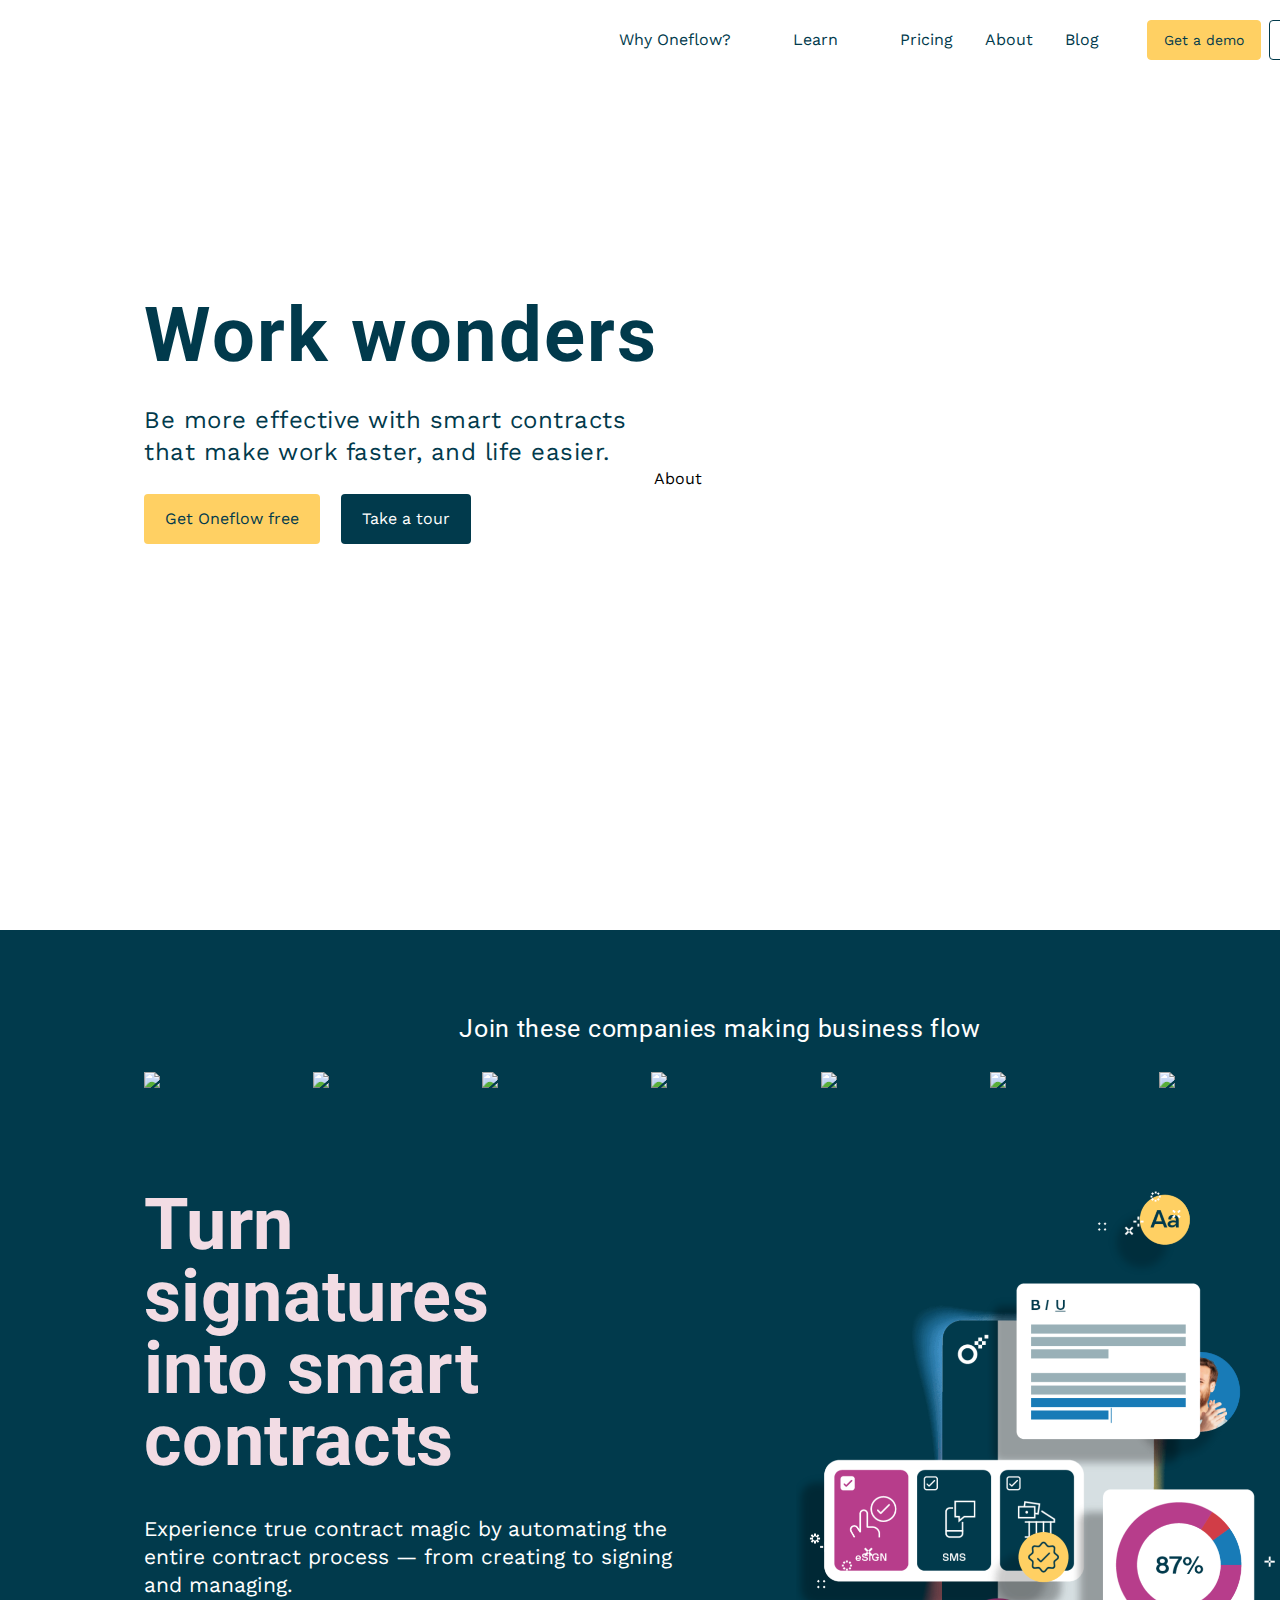
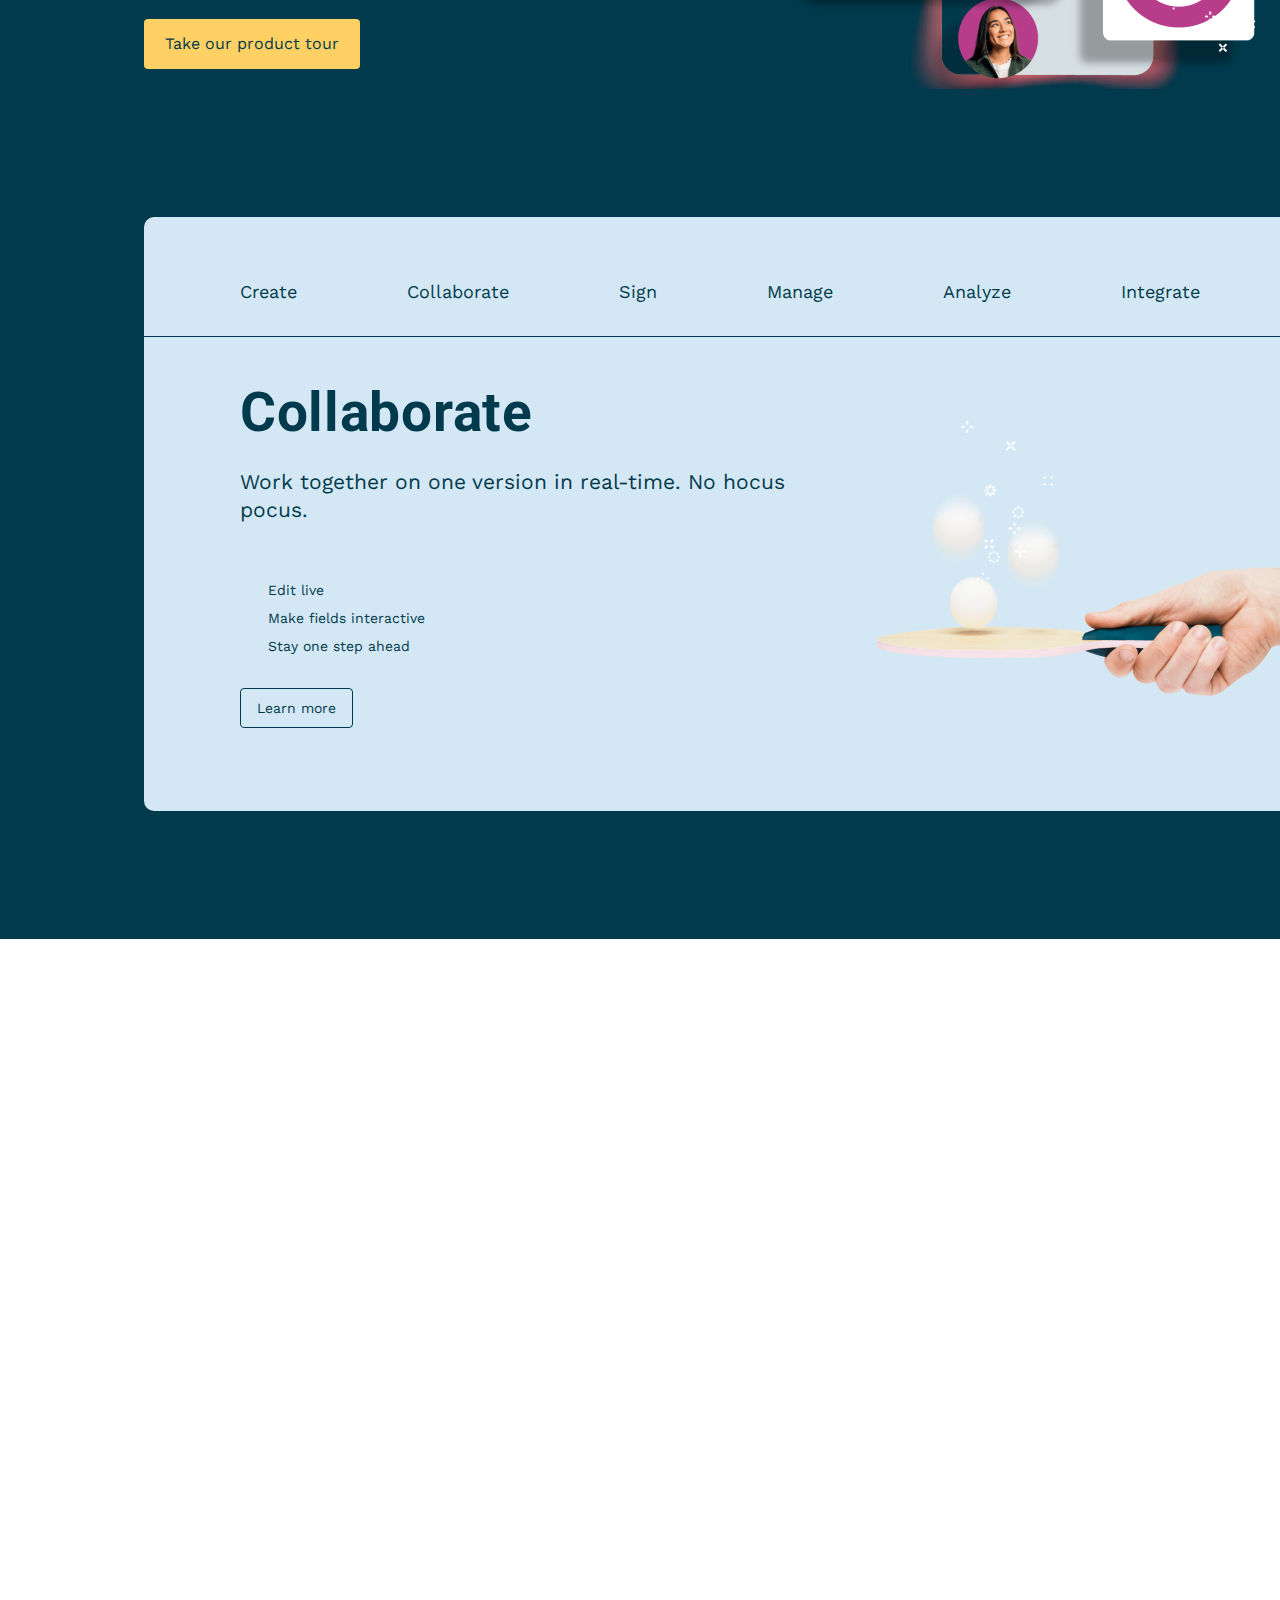
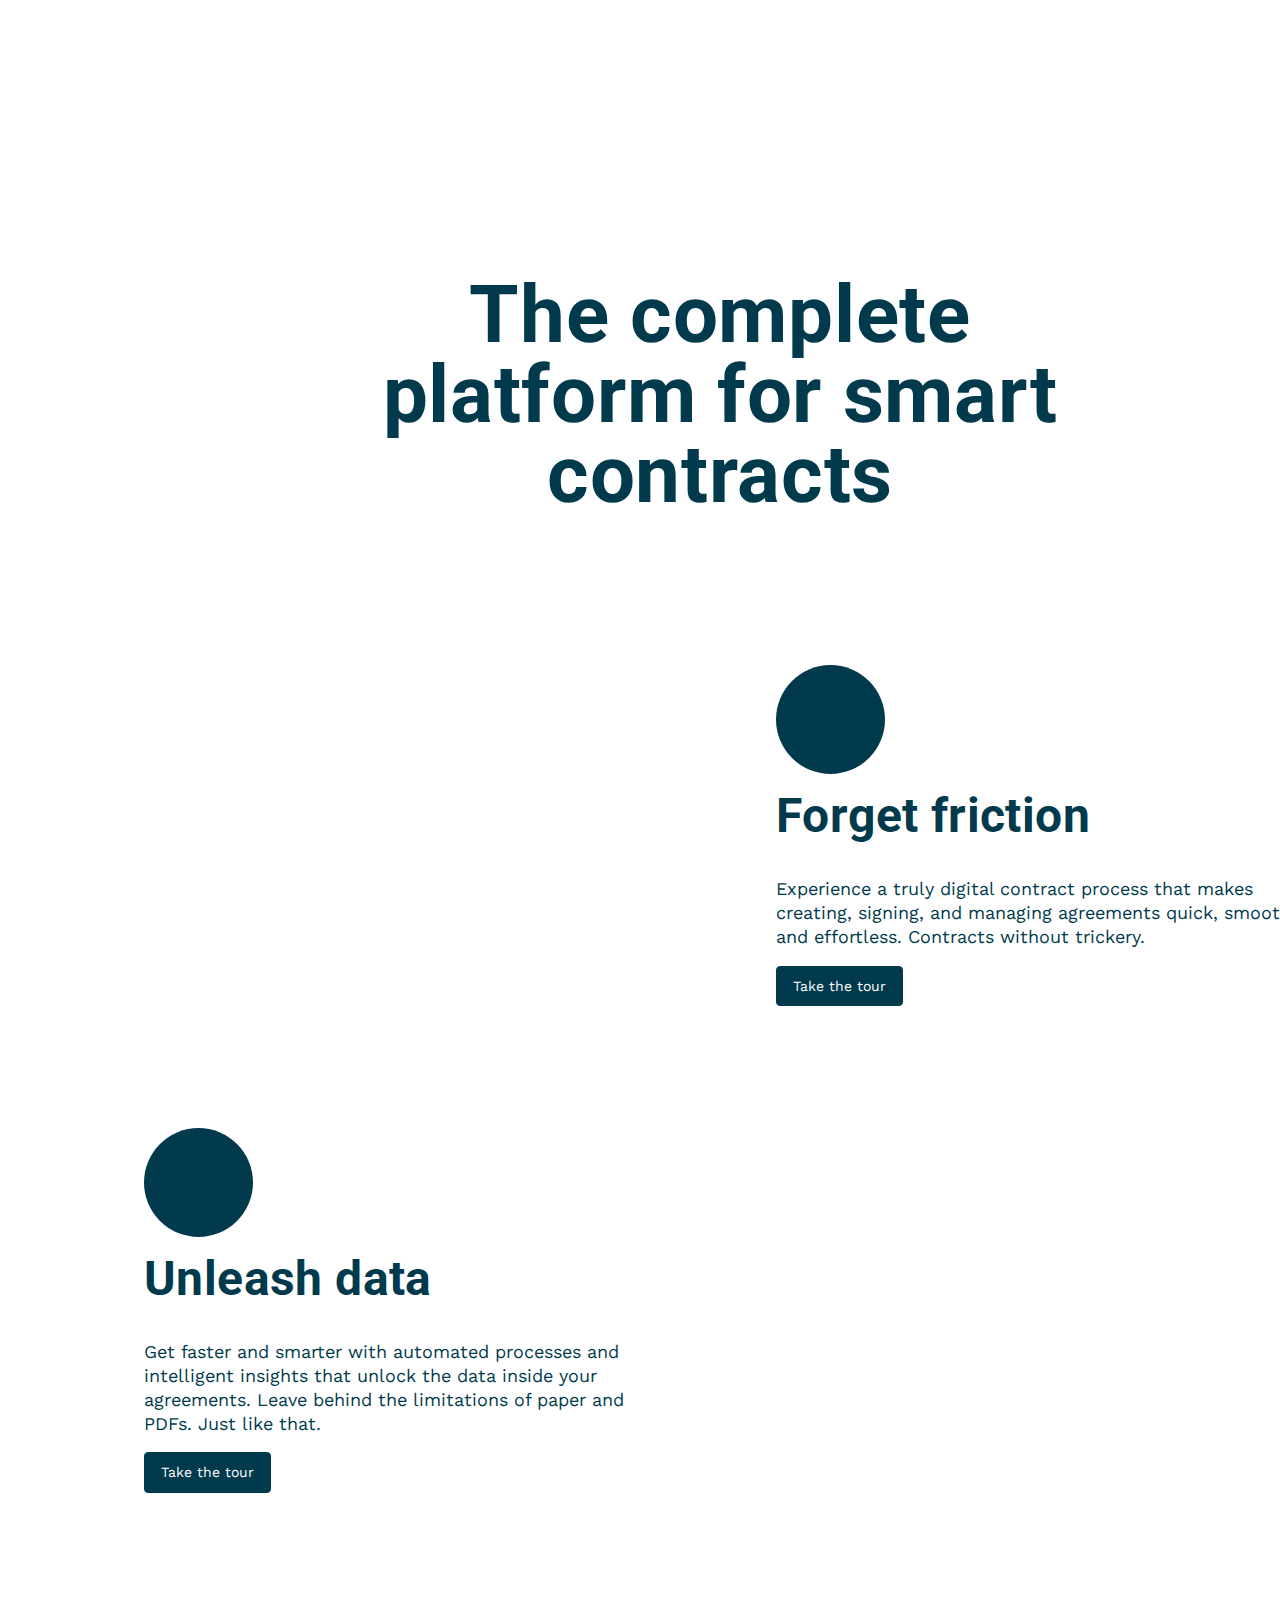
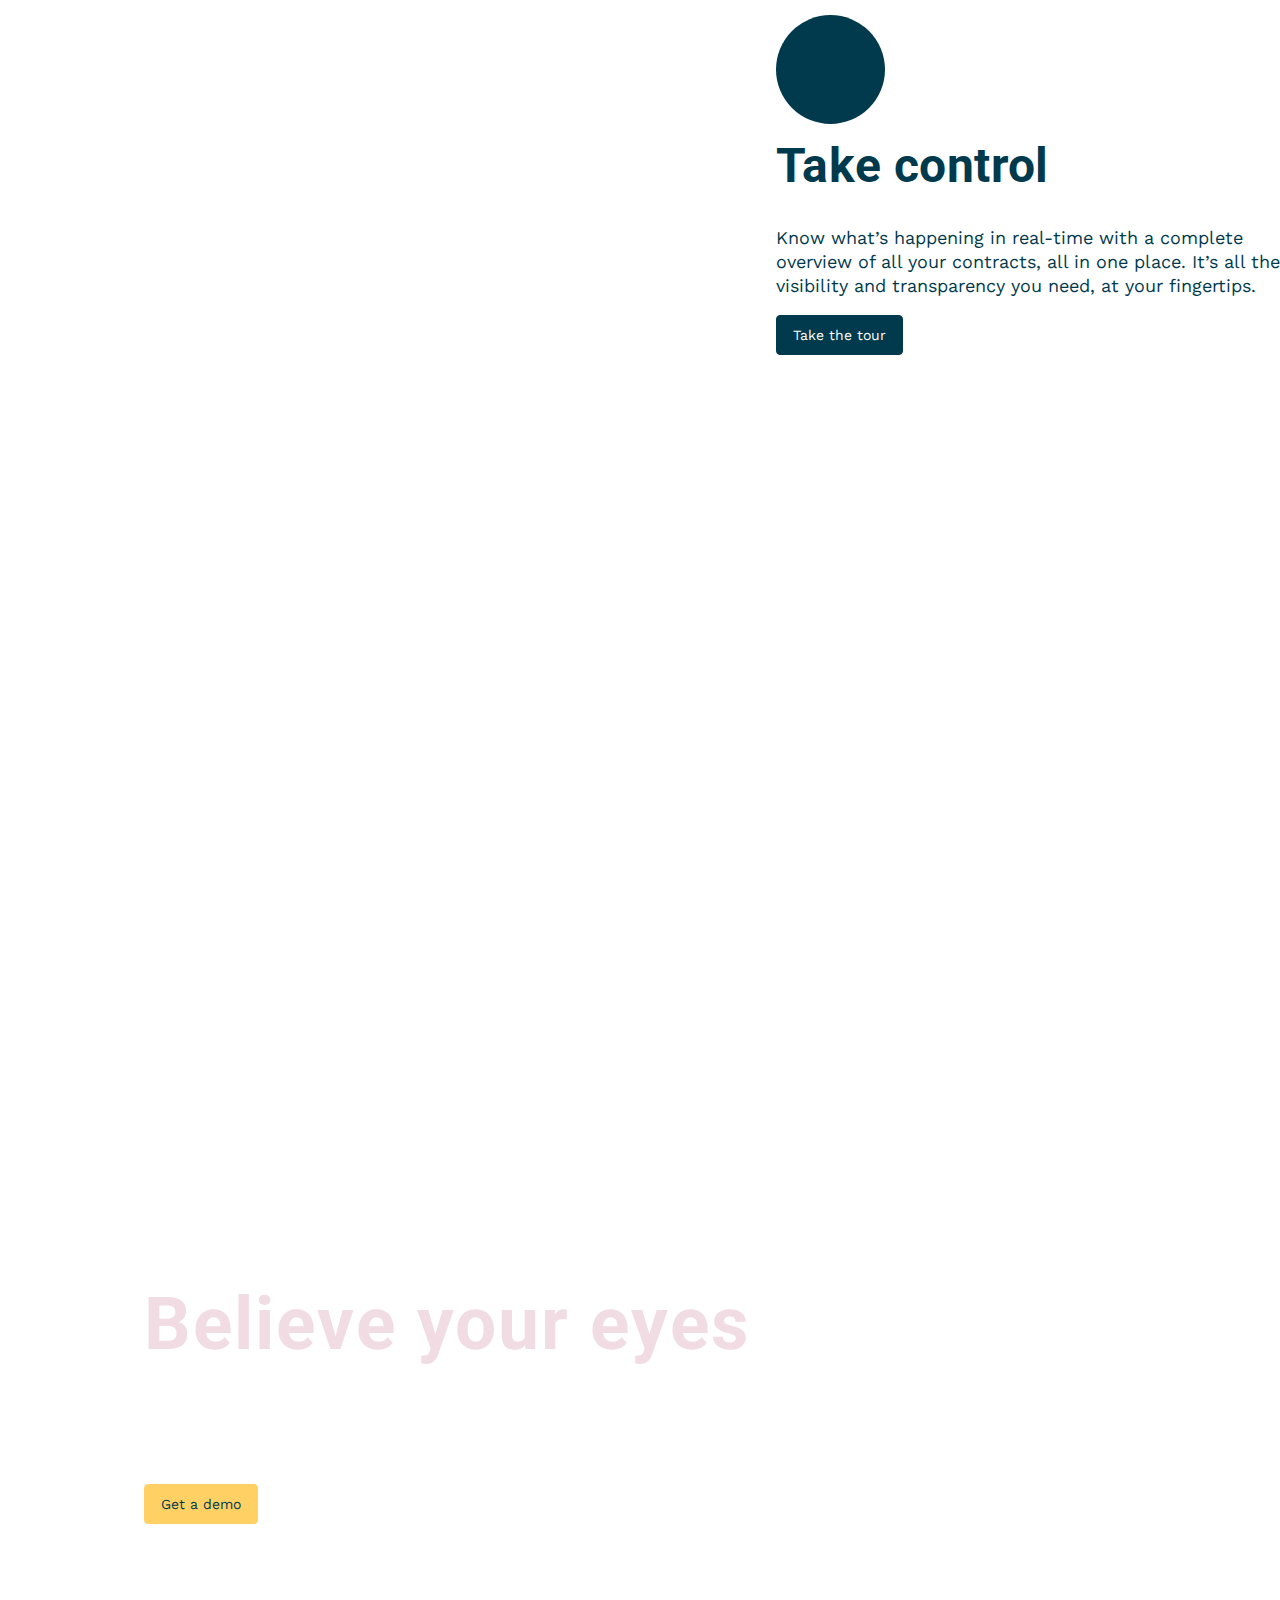
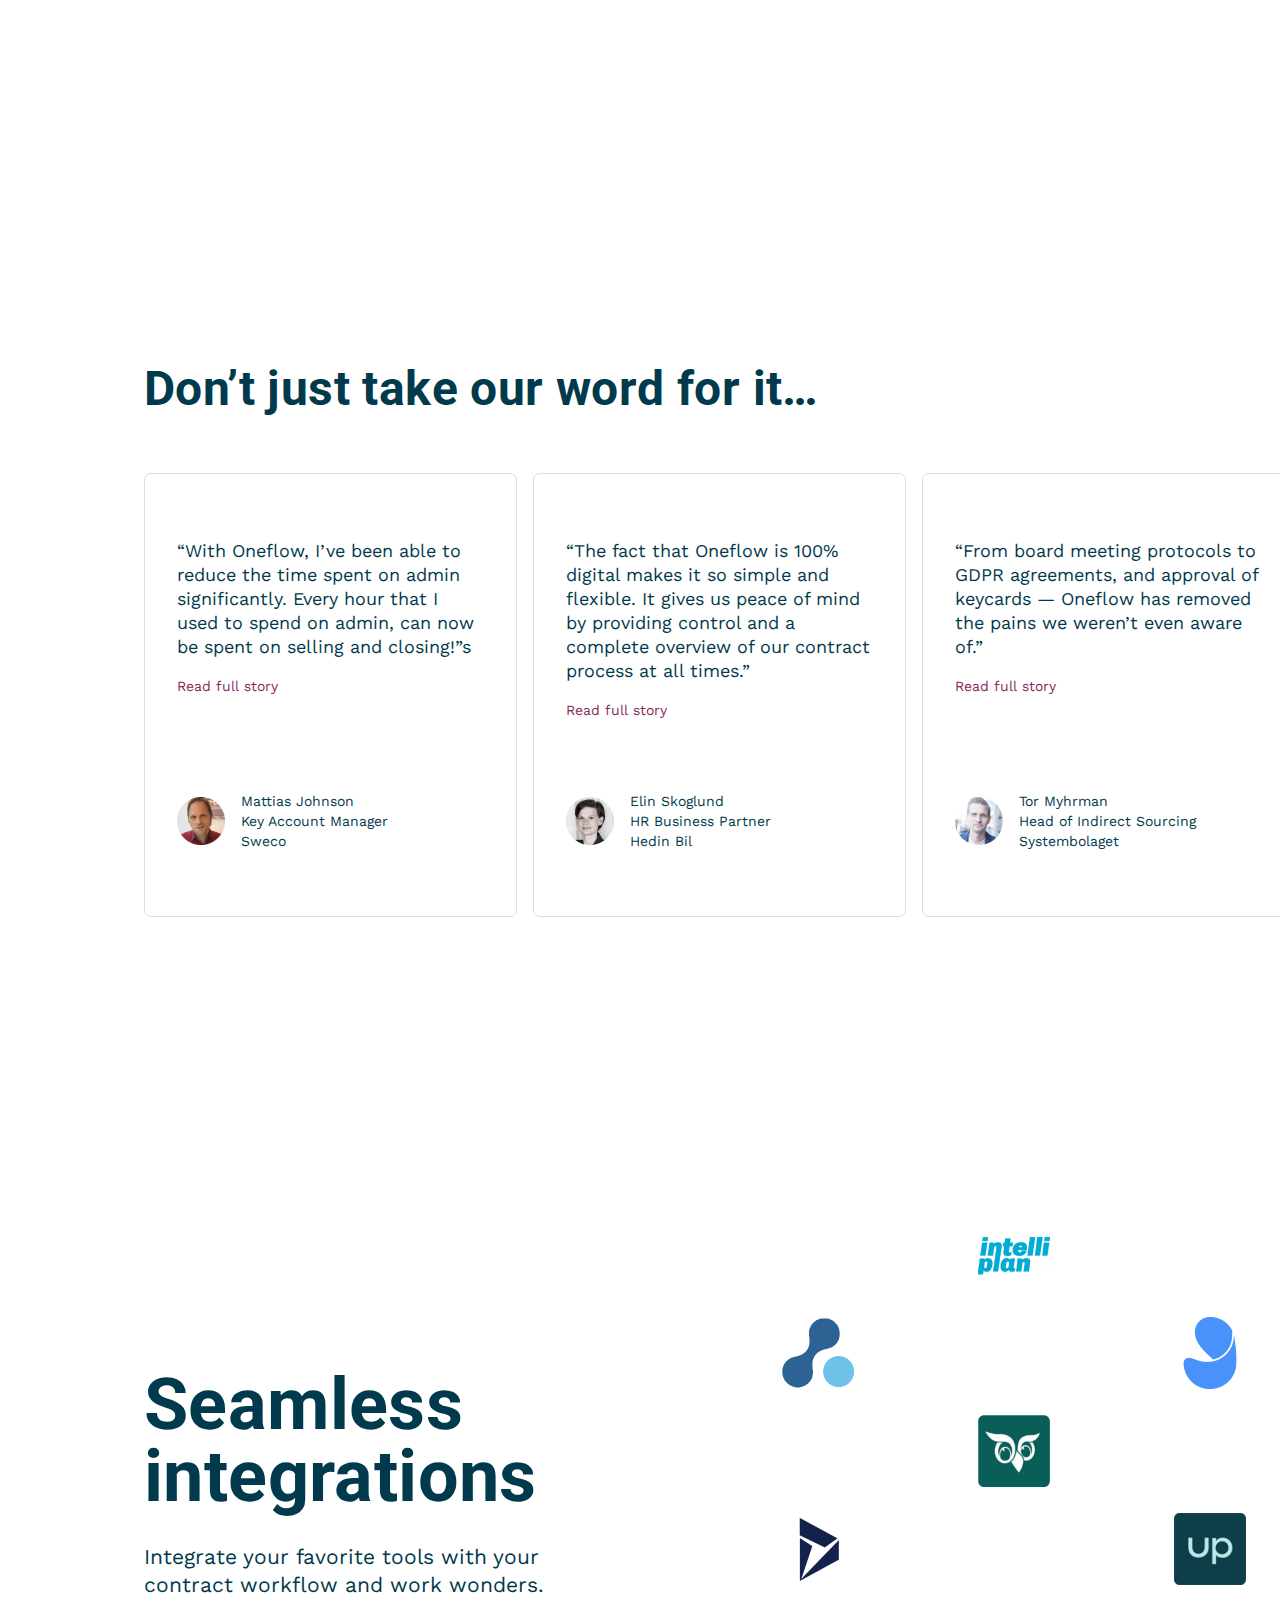
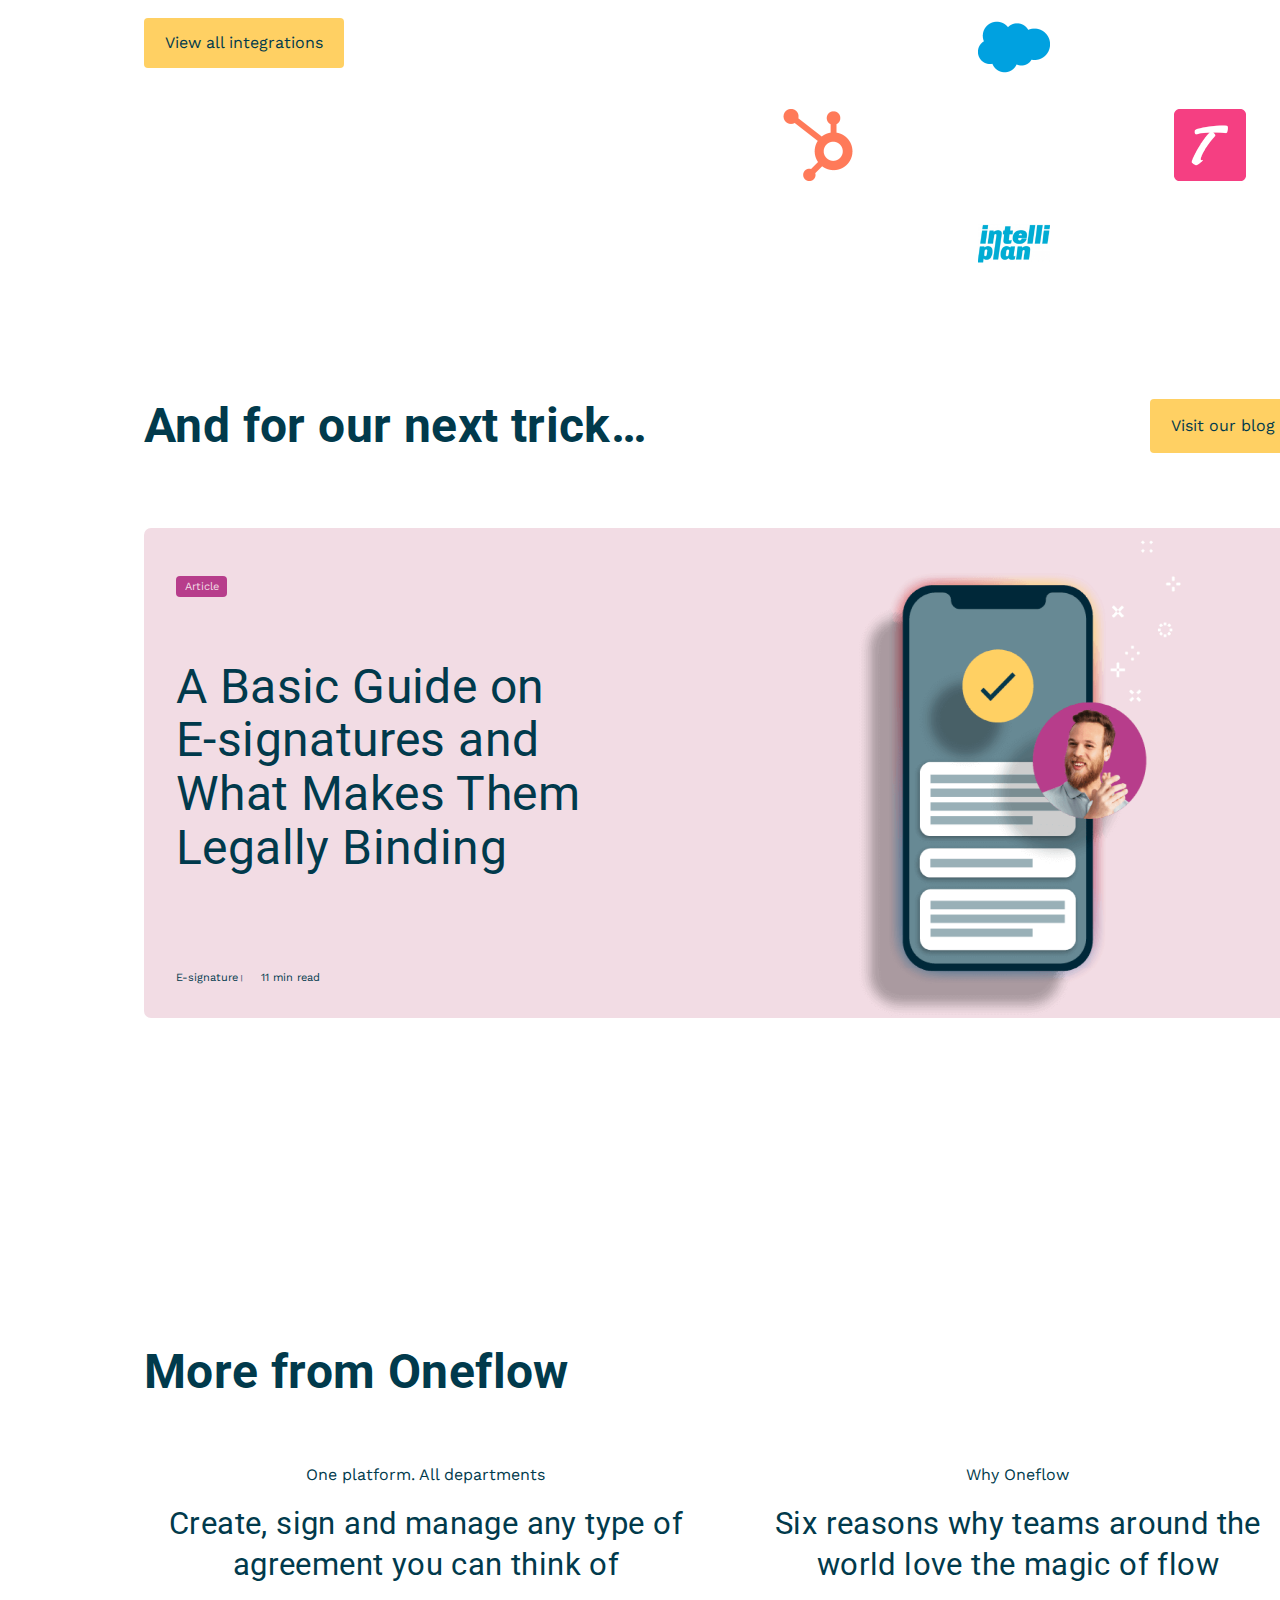
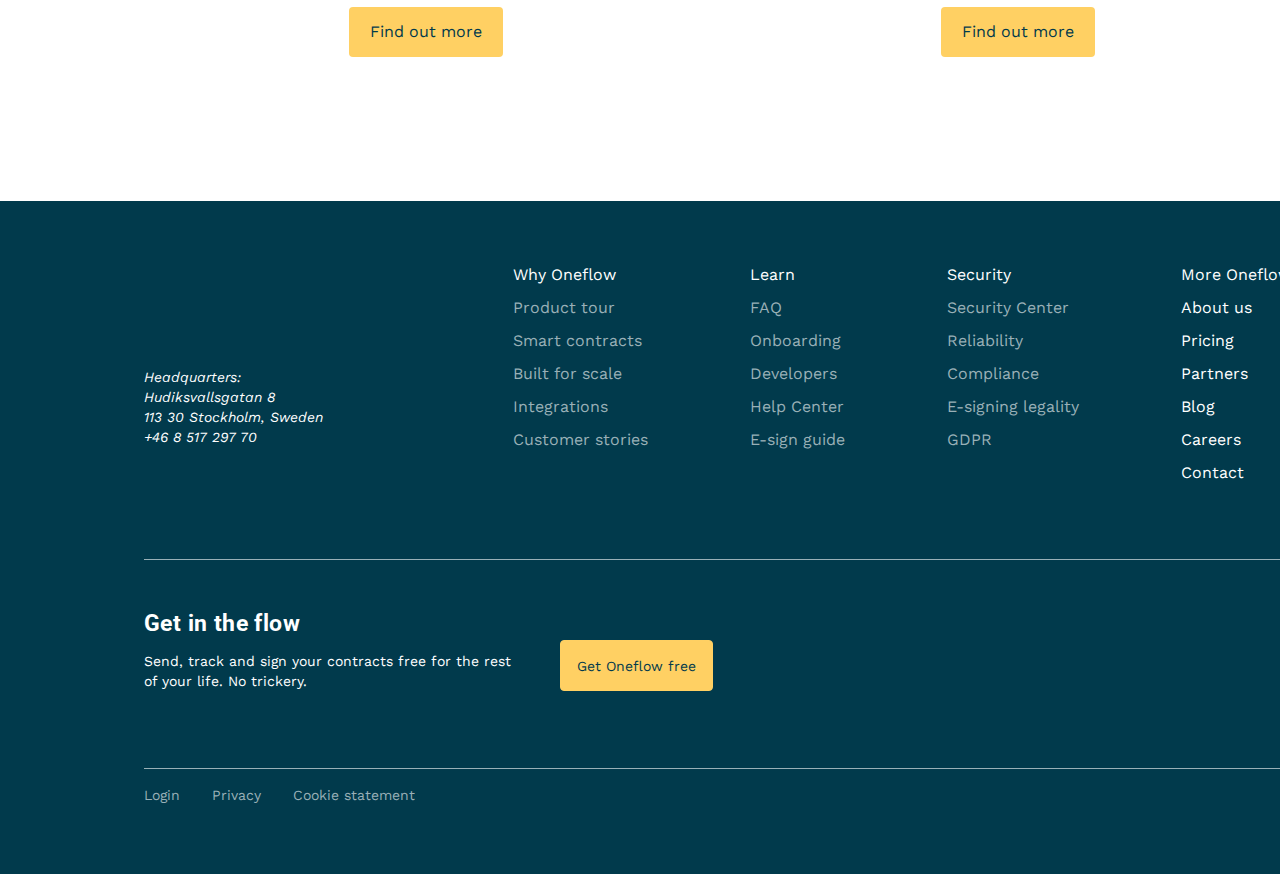
==== commit db9600cc: "but" ====
--- a/index.html
+++ b/index.html
@@ -226,7 +226,7 @@
 			<div class="container">
 				<h2 class="believe__title">Believe your eyes</h2>
 				<p class="believe__text">Let us show you how to work smarter with contracts in Oneflow.</p>
-				<button type="button" class="believe__btn">Get a demo</button>
+				<button type="button" class="believe__btn" id="dangerous-button">Get a demo</button>
 			</div>
 		</section>
 
@@ -312,5 +312,125 @@
 				</div>
 			</div>
 		</section>
+
+		<section class="trick">
+			<div class="container">
+				<div class="trick__head">
+					<h2 class="trick__title">And for our next trick…</h2>
+					<button type="button" class="trick__btn">Visit our blog</button>
+				</div>
+				<div class="article">
+					<div class="article__wrap">
+						<button class="article__btn">Article</button>
+						<h1 class="article__title">A Basic Guide on E-signatures and What Makes Them Legally Binding</h1>
+						<p class="article__time">E-signature। &nbsp;&nbsp;&nbsp;11 min read</p>
+					</div>
+					<img src="./images/mobile-6.png" alt="" width="576" />
+				</div>
+				<ul class="trick__list">
+					<li class="trick__item"><img src="./images/card-1.jpg" alt="" class="trick__img" width="368" /></li>
+					<li class="trick__item"><img src="./images/card-2.jpg" alt="" class="trick__img" width="368" /></li>
+					<li class="trick__item"><img src="./images/card-3.jpg" alt="" class="trick__img" width="368" /></li>
+				</ul>
+			</div>
+		</section>
+
+		<section class="oneflow">
+			<div class="container">
+				<h2 class="oneflow__title">More from Oneflow</h2>
+				<ul class="oneflow__list">
+					<li class="oneflow__item">
+						<div class="oneflow-card">
+							<img src="./images/8-rabbit.jpg" alt="" class="oneflow-card__img" />
+							<p class="oneflow-card__pretitle">One platform. All departments</p>
+							<p class="oneflow-card__subtitle">Create, sign and manage any type of agreement you can think of</p>
+							<button class="oneflow-card__btn">Find out more</button>
+						</div>
+					</li>
+					<li class="oneflow__item">
+						<div class="oneflow-card">
+							<img src="./images/8-cake.jpg" alt="" class="oneflow-card__img" />
+							<p class="oneflow-card__pretitle">Why Oneflow</p>
+							<p class="oneflow-card__subtitle">Six reasons why teams around the world love the magic of flow</p>
+							<button class="oneflow-card__btn">Find out more</button>
+						</div>
+					</li>
+				</ul>
+			</div>
+		</section>
+
+		<footer class="footer">
+			<div class="container">
+				<div class="footer__head">
+					<address>
+						<a href="" class="logo">
+							<svg class="footer__logo" width="140" height="31"><use href="./images/sprite.svg#icon-logo"></use></svg>
+						</a>
+						<p class="footer__address">
+							Headquarters:
+							<br />
+							Hudiksvallsgatan 8
+							<br />
+							113 30 Stockholm, Sweden
+							<br />
+							+46 8 517 297 70
+						</p>
+					</address>
+					<ul class="why__list">
+						Why Oneflow
+						<li class="why__item"><a href="" class="why__link">Product tour</a></li>
+						<li class="why__item"><a href="" class="why__link">Smart contracts</a></li>
+						<li class="why__item"><a href="" class="why__link">Built for scale</a></li>
+						<li class="why__item"><a href="" class="why__link">Integrations</a></li>
+						<li class="why__item"><a href="" class="why__link">Customer stories</a></li>
+					</ul>
+					<ul class="learn__list">
+						Learn
+						<li class="learn__item"><a href="" class="learn__link">FAQ</a></li>
+						<li class="learn__item"><a href="" class="learn__link">Onboarding</a></li>
+						<li class="learn__item"><a href="" class="learn__link">Developers</a></li>
+						<li class="learn__item"><a href="" class="learn__link">Help Center</a></li>
+						<li class="learn__item"><a href="" class="learn__link">E-sign guide</a></li>
+					</ul>
+					<ul class="security__list">
+						Security
+						<li class="security__item"><a href="" class="security__link">Security Center</a></li>
+						<li class="security__item"><a href="" class="security__link">Reliability</a></li>
+						<li class="security__item"><a href="" class="security__link">Compliance</a></li>
+						<li class="security__item"><a href="" class="security__link">E-signing legality</a></li>
+						<li class="security__item"><a href="" class="security__link">GDPR</a></li>
+					</ul>
+					<ul class="more__list">
+						More Oneflow
+						<li class="more__item"><a href="" class="more__link">About us</a></li>
+						<li class="more__item"><a href="" class="more__link">Pricing</a></li>
+						<li class="more__item"><a href="" class="more__link">Partners</a></li>
+						<li class="more__item"><a href="" class="more__link">Blog</a></li>
+						<li class="more__item"><a href="" class="more__link">Careers</a></li>
+						<li class="more__item"><a href="" class="more__link">Contact</a></li>
+					</ul>
+				</div>
+				<div class="footer__body">
+					<h3 class="body__title">Get in the flow</h3>
+					<div class="body__wrap">
+						<p class="body__text">Send, track and sign your contracts free for the rest of your life. No trickery.</p>
+						<button type="button" class="body__btn">Get Oneflow free</button>
+					</div>
+				</div>
+				<div class="footer__tail">
+					<ul class="tail__list">
+						<li class="tail__item"><a href="" class="tail__link">Login</a></li>
+						<li class="tail__item"><a href="" class="tail__link">Privacy</a></li>
+						<li class="tail__item"><a href="" class="tail__link">Cookie statement</a></li>
+						<li class="tail__item">
+							<a href="" class="tail__link">
+								<svg class="tail__logo" width="20" height="20"><use href="./images/sprite.svg#icon-earth"></use></svg>
+							</a>
+						</li>
+					</ul>
+				</div>
+			</div>
+		</footer>
+		<script src="./js/easter.js"></script>
 	</body>
 </html>
--- a/css/main.min.css
+++ b/css/main.min.css
@@ -1,2 +1,2 @@
-body{color:#013a4c}.container{margin-left:auto;margin-right:auto;width:1440px;padding:0 144px}/*! modern-normalize v1.1.0 | MIT License | https://github.com/sindresorhus/modern-normalize */*,::before,::after{-webkit-box-sizing:border-box;box-sizing:border-box}html{line-height:1.15;-webkit-text-size-adjust:100%;-moz-tab-size:4;-o-tab-size:4;tab-size:4}body{margin:0;font-family:system-ui,-apple-system,"Segoe UI",Roboto,Helvetica,Arial,sans-serif,"Apple Color Emoji","Segoe UI Emoji"}hr{height:0;color:inherit}abbr[title]{-webkit-text-decoration:underline dotted;text-decoration:underline dotted}b,strong{font-weight:bolder}code,kbd,samp,pre{font-family:ui-monospace, SFMono-Regular, Consolas, "Liberation Mono", Menlo, monospace;font-size:1em}small{font-size:80%}sub,sup{font-size:75%;line-height:0;position:relative;vertical-align:baseline}sub{bottom:-0.25em}sup{top:-0.5em}table{text-indent:0;border-color:inherit}button,input,optgroup,select,textarea{font-family:inherit;font-size:100%;line-height:1.15;margin:0}button,select{text-transform:none}button,[type="button"],[type="reset"],[type="submit"]{-webkit-appearance:button}::-moz-focus-inner{border-style:none;padding:0}:-moz-focusring{outline:1px dotted ButtonText}:-moz-ui-invalid{box-shadow:none}legend{padding:0}progress{vertical-align:baseline}::-webkit-inner-spin-button,::-webkit-outer-spin-button{height:auto}[type="search"]{-webkit-appearance:textfield;outline-offset:-2px}::-webkit-search-decoration{-webkit-appearance:none}::-webkit-file-upload-button{-webkit-appearance:button;font:inherit}summary{display:list-item}h1,h2,h3,ul,li,p{margin:0;padding:0;list-style-type:none}a{display:block;text-decoration:none}img{display:block;max-width:100%;height:auto}button{margin:0;padding:0}header{height:80px}.header{display:-webkit-box;display:-ms-flexbox;display:flex;-webkit-box-align:center;-ms-flex-align:center;align-items:center;padding-left:48px;margin-left:auto;margin-right:auto;width:1440px}.header__nav{display:-webkit-box;display:-ms-flexbox;display:flex}.header__menu{display:-webkit-box;display:-ms-flexbox;display:flex;margin-left:431px}.header__item:nth-child(-n+2){margin-right:62px}.header__item:nth-last-child(-n+3){margin-right:32px}.header__item:last-child{margin-right:48px}.header__link{padding:30px 0;font-family:"Work Sans";font-style:normal;font-weight:400;font-size:16px;line-height:20px;color:#013a4c;-webkit-transition:color 300ms;transition:color 300ms}.header__link:hover{color:#ffd063}.header__btn--demo{padding:10px 16px;font-family:"Work Sans";font-size:14px;line-height:1.3;text-align:center;color:#013a4c;background-color:#ffd063;border:1px solid #ffd063;border-radius:4px;cursor:pointer;margin-right:8px;-webkit-transition:bacground-color 300ms, border 300ms;transition:bacground-color 300ms, border 300ms}.header__btn--demo:hover{background-color:transparent;border:1px solid #013a4c}.header__btn--login{padding:10px 16px;font-family:"Work Sans";font-size:14px;line-height:1.3;text-align:center;color:#013a4c;background-color:rgba(0,0,0,0);border:1px solid #013a4c;border-radius:4px;cursor:pointer;margin-right:48px;-webkit-transition:bacground-color 300ms, border 300ms;transition:bacground-color 300ms, border 300ms}.header__btn--login:hover{background-color:#ffd063;border:1px solid transparent}.header__earth{padding:28px 0}.header__earth:hover .header__icon{fill:red}.hero{margin-right:auto;margin-left:auto;max-width:1440px;width:100%;height:850px;padding:216px 0 296px;background-image:url(../../images/background-1@2x.jpg);background-size:1440px 850px;background-position:center;background-repeat:no-repeat}.hero__title{font-family:"Roboto";font-size:76px;line-height:78px;letter-spacing:2px;color:#013a4c}.hero__text{width:491px;margin-top:31px;font-family:"Work Sans";font-size:24px;line-height:1.33;letter-spacing:0.5px;color:#013a4c}.hero__link{margin-left:510px;font-family:"Work Sans";font-size:16px;line-height:1.25;color:#000000}.hero__buttons{margin-top:5px}.hero__btn{padding:15px 21px;font-family:"Work Sans";font-size:16px;line-height:1.25;text-align:center;color:#013a4c;background-color:#ffd063;border-radius:4px;cursor:pointer;border:none}.hero__btn:last-child{margin-left:16px;padding:15px 21px;font-family:"Work Sans";font-size:16px;line-height:1.25;text-align:center;color:#fff;background-color:#013a4c;border-radius:4px;cursor:pointer;border:none}.sign{padding:80px 0 128px;background-color:#013a4c}.sign__pretitle{font-family:"Roboto";font-size:25px;line-height:1.52;text-align:center;letter-spacing:0.7px;color:#ffffff}.client-list{display:-webkit-box;display:-ms-flexbox;display:flex;-webkit-box-pack:center;-ms-flex-pack:center;justify-content:center;-webkit-box-align:center;-ms-flex-align:center;align-items:center;margin-top:24px}.client-list__item:not(:last-child){margin-right:32px}.client-list__img{margin-right:14px}.sign__cover{display:-webkit-box;display:-ms-flexbox;display:flex;-webkit-box-pack:justify;-ms-flex-pack:justify;justify-content:space-between;margin-top:80px}.sign__title{width:400px;font-family:"Roboto";font-size:72px;line-height:1;letter-spacing:0.4px;color:#f2dce4}.sign__text{width:528px;margin-top:38px;font-family:"Work Sans";font-size:21px;line-height:1.33;color:#ffffff}.sign__btn{margin-top:20px;padding:15px 21px;font-family:"Work Sans";font-size:16px;line-height:1.25;text-align:center;color:#013a4c;background-color:#ffd063;border-radius:4px;cursor:pointer;border:none}.collaborate{margin-top:128px;background-color:#d3e8f4;border-radius:10px}.collaborate-menu{display:-webkit-box;display:-ms-flexbox;display:flex;-webkit-box-pack:center;-ms-flex-pack:center;justify-content:center;border-bottom:1px solid #013a4c}.collaborate-menu__item:not(:last-child){margin-right:110px}.collaborate-menu__link{display:-webkit-box;display:-ms-flexbox;display:flex;-webkit-box-orient:vertical;-webkit-box-direction:normal;-ms-flex-direction:column;flex-direction:column;-webkit-box-pack:center;-ms-flex-pack:center;justify-content:center;padding:32px 0}.collaborate-menu__icon{margin:0 auto 7px}.collaborate-menu__subscribe{display:block;font-family:"Work Sans";font-size:18px;line-height:1.33;text-align:center;color:#013a4c}.collaborate__cover{display:-webkit-box;display:-ms-flexbox;display:flex;-webkit-box-pack:justify;-ms-flex-pack:justify;justify-content:space-between}.collaborate__wrap{padding:36px 0 80px 96px}.collaborate__title{font-family:"Roboto";font-weight:700;font-size:55px;line-height:1.45;letter-spacing:0.7px}.collaborate__text{width:545px;margin-top:15px;font-family:"Work Sans";font-size:21px;line-height:1.33}.collaborate__list{margin-top:56px}.collaborate__item{display:-webkit-box;display:-ms-flexbox;display:flex}.collaborate__item:not(:last-child){margin-bottom:8px}.collaborate__link{margin-left:8px;font-family:"Work Sans";font-size:14px;line-height:1.43;color:#013a4c}.collaborate__btn{margin-top:32px;padding:10px 16px;font-family:"Work Sans";font-size:14px;line-height:1.3;text-align:center;color:#013a4c;background-color:rgba(0,0,0,0);border:1px solid #013a4c;border-radius:4px;cursor:pointer}.collaborate__img{margin-top:56px}.video-player{width:1440px;height:814px;margin-left:auto;margin-right:auto;background-image:url(../../images/background-2@2x.jpg);background-size:1440px 814px}.platform{height:2432px;width:1440px;margin-left:auto;margin-right:auto;background-image:url(../../images/background-3@2x.jpg);background-size:1440px 2432px}.platform__title{width:830px;margin-left:auto;margin-right:auto;padding-top:122px;margin-bottom:150px;font-family:"Roboto";font-weight:700;font-size:80px;line-height:1;text-align:center;letter-spacing:0.7px}.platform-card:nth-child(2)>.platform-card__wrap{margin-left:auto}.platform-card:last-child>.platform-card__wrap{margin-left:auto}.platform-card:not(:last-child){margin-bottom:90px}.platform-card__wrap{width:520px}.platform-card__icon-wrap{width:109px;height:109px;border-radius:50%;background-color:#013a4c;display:-webkit-box;display:-ms-flexbox;display:flex;-webkit-box-pack:center;-ms-flex-pack:center;justify-content:center;-webkit-box-align:center;-ms-flex-align:center;align-items:center}.platform-card__title{margin-top:15px;font-family:"Roboto";font-weight:700;font-size:48px;line-height:1.12;letter-spacing:0.4px}.platform-card__text{width:520px;margin-top:34px;font-family:"Work Sans";font-size:18px;line-height:1.33}.platform-card__btn{margin-top:17px;margin-bottom:32px;padding:10px 16px;font-family:"Work Sans";font-size:14px;line-height:1.3;text-align:center;color:#fff;background-color:#013a4c;border:1px solid #013a4c;border-radius:4px;cursor:pointer}.believe{height:850px;width:1440px;margin-left:auto;margin-right:auto;padding:300px 0;background-image:url(../../images/background-4@2x.jpg);background-size:1440px 850px}.believe__title{font-family:"Roboto";font-weight:700;font-size:73px;line-height:1.07;letter-spacing:2px;color:#f2dce4}.believe__text{width:470px;margin-top:32px;font-family:"Work Sans";font-size:26px;line-height:1.23;letter-spacing:0.5px;color:#ffffff}.believe__btn{margin-top:25px;padding:10px 16px;font-family:"Work Sans";font-size:14px;line-height:1.3;text-align:center;color:#013a4c;background-color:#ffd063;border:1px solid #ffd063;border-radius:4px;cursor:pointer}.reviews{padding-top:127px;padding-bottom:102px}.reviews__title{font-family:"Roboto";font-size:48px;line-height:1.12;letter-spacing:0.4px}.user-cards{margin-top:57px;display:-webkit-box;display:-ms-flexbox;display:flex}.user-cards__item{display:-webkit-box;display:-ms-flexbox;display:flex;-webkit-box-orient:vertical;-webkit-box-direction:normal;-ms-flex-direction:column;flex-direction:column;height:444px;width:373px;padding:65px 32px;border-radius:7px;border:1px solid #d6dfe2}.user-cards__item:not(:last-child){margin-right:16px}.user-cards__text{font-family:"Work Sans";font-size:18px;line-height:1.33}.user-cards__link{margin-top:18px;font-family:"Work Sans";font-size:14px;line-height:1.3;color:#89285b}.user-cards__signature{display:-webkit-box;display:-ms-flexbox;display:flex;-webkit-box-align:center;-ms-flex-align:center;align-items:center;margin-top:auto}.user-cards__img{width:48px;height:48px}.user-cards__name{margin-left:16px;font-family:"Work Sans";font-size:14px;line-height:1.43}.integration{padding:150px 0 70px}.integration__cover{display:-webkit-box;display:-ms-flexbox;display:flex}.integration__wrap{margin-top:200px}.integration__title{font-family:"Roboto";font-size:72px;line-height:1;letter-spacing:0.4px}.integration__text{width:400px;margin-top:30px;font-family:"Work Sans";font-size:21px;line-height:1.33}.integration__btn{margin-top:19px;padding:15px 21px;font-family:"Work Sans";font-size:16px;line-height:1.25;text-align:center;color:#013a4c;background-color:#ffd063;border-radius:4px;cursor:pointer;border:none}.grid{width:564px;display:-ms-grid;display:grid;-ms-grid-columns:(1fr)[6];grid-template-columns:repeat(6, 1fr);-ms-grid-rows:(1fr)[8];grid-template-rows:repeat(8, 1fr);grid-column-gap:24px;grid-row-gap:24px}.grid__box{display:-webkit-box;display:-ms-flexbox;display:flex;-webkit-box-pack:center;-ms-flex-pack:center;justify-content:center;-webkit-box-align:center;-ms-flex-align:center;align-items:center}.grid__box-1{width:172px;height:172px;-ms-grid-row:2;-ms-grid-row-span:2;-ms-grid-column:1;-ms-grid-column-span:2;grid-area:2 / 1 / 4 / 3}.grid__box-2{width:172px;height:172px;-ms-grid-row:4;-ms-grid-row-span:2;-ms-grid-column:1;-ms-grid-column-span:2;grid-area:4 / 1 / 6 / 3}.grid__box-3{width:172px;height:172px;-ms-grid-row:6;-ms-grid-row-span:2;-ms-grid-column:1;-ms-grid-column-span:2;grid-area:6 / 1 / 8 / 3}.grid__box-4{width:172px;height:172px;-ms-grid-row:1;-ms-grid-row-span:2;-ms-grid-column:3;-ms-grid-column-span:2;grid-area:1 / 3 / 3 / 5}.grid__box-5{width:172px;height:172px;-ms-grid-row:3;-ms-grid-row-span:2;-ms-grid-column:3;-ms-grid-column-span:2;grid-area:3 / 3 / 5 / 5}.grid__box-6{width:172px;height:172px;-ms-grid-row:5;-ms-grid-row-span:2;-ms-grid-column:3;-ms-grid-column-span:2;grid-area:5 / 3 / 7 / 5}.grid__box-7{width:172px;height:172px;-ms-grid-row:7;-ms-grid-row-span:2;-ms-grid-column:3;-ms-grid-column-span:2;grid-area:7 / 3 / 9 / 5}.grid__box-8{width:172px;height:172px;-ms-grid-row:2;-ms-grid-row-span:2;-ms-grid-column:5;-ms-grid-column-span:2;grid-area:2 / 5 / 4 / 7}.grid__box-9{width:172px;height:172px;-ms-grid-row:4;-ms-grid-row-span:2;-ms-grid-column:5;-ms-grid-column-span:2;grid-area:4 / 5 / 6 / 7}.grid__box-10{width:172px;height:172px;-ms-grid-row:6;-ms-grid-row-span:2;-ms-grid-column:5;-ms-grid-column-span:2;grid-area:6 / 5 / 8 / 7}h1,h2,h3,ul,li,p{margin:0;padding:0;list-style-type:none}a{display:block;text-decoration:none}img{display:block;max-width:100%;height:auto}button{margin:0;padding:0}h1,h2,h3,ul,li,p{margin:0;padding:0;list-style-type:none}a{display:block;text-decoration:none}img{display:block;max-width:100%;height:auto}button{margin:0;padding:0}h1,h2,h3,ul,li,p{margin:0;padding:0;list-style-type:none}a{display:block;text-decoration:none}img{display:block;max-width:100%;height:auto}button{margin:0;padding:0}h1,h2,h3,ul,li,p{margin:0;padding:0;list-style-type:none}a{display:block;text-decoration:none}img{display:block;max-width:100%;height:auto}button{margin:0;padding:0}h1,h2,h3,ul,li,p{margin:0;padding:0;list-style-type:none}a{display:block;text-decoration:none}img{display:block;max-width:100%;height:auto}button{margin:0;padding:0}
+body{color:#013a4c}.container{margin-left:auto;margin-right:auto;width:1440px;padding:0 144px}/*! modern-normalize v1.1.0 | MIT License | https://github.com/sindresorhus/modern-normalize */*,::before,::after{-webkit-box-sizing:border-box;box-sizing:border-box}html{line-height:1.15;-webkit-text-size-adjust:100%;-moz-tab-size:4;-o-tab-size:4;tab-size:4}body{margin:0;font-family:system-ui,-apple-system,"Segoe UI",Roboto,Helvetica,Arial,sans-serif,"Apple Color Emoji","Segoe UI Emoji"}hr{height:0;color:inherit}abbr[title]{-webkit-text-decoration:underline dotted;text-decoration:underline dotted}b,strong{font-weight:bolder}code,kbd,samp,pre{font-family:ui-monospace, SFMono-Regular, Consolas, "Liberation Mono", Menlo, monospace;font-size:1em}small{font-size:80%}sub,sup{font-size:75%;line-height:0;position:relative;vertical-align:baseline}sub{bottom:-0.25em}sup{top:-0.5em}table{text-indent:0;border-color:inherit}button,input,optgroup,select,textarea{font-family:inherit;font-size:100%;line-height:1.15;margin:0}button,select{text-transform:none}button,[type="button"],[type="reset"],[type="submit"]{-webkit-appearance:button}::-moz-focus-inner{border-style:none;padding:0}:-moz-focusring{outline:1px dotted ButtonText}:-moz-ui-invalid{box-shadow:none}legend{padding:0}progress{vertical-align:baseline}::-webkit-inner-spin-button,::-webkit-outer-spin-button{height:auto}[type="search"]{-webkit-appearance:textfield;outline-offset:-2px}::-webkit-search-decoration{-webkit-appearance:none}::-webkit-file-upload-button{-webkit-appearance:button;font:inherit}summary{display:list-item}h1,h2,h3,ul,li,p{margin:0;padding:0;list-style-type:none}a{display:block;text-decoration:none}img{display:block;max-width:100%;height:auto}button{margin:0;padding:0}header{height:80px}.header{display:-webkit-box;display:-ms-flexbox;display:flex;-webkit-box-align:center;-ms-flex-align:center;align-items:center;padding-left:48px;margin-left:auto;margin-right:auto;width:1440px}.header__nav{display:-webkit-box;display:-ms-flexbox;display:flex}.header__menu{display:-webkit-box;display:-ms-flexbox;display:flex;margin-left:431px}.header__item:nth-child(-n+2){margin-right:62px}.header__item:nth-last-child(-n+3){margin-right:32px}.header__item:last-child{margin-right:48px}.header__link{padding:30px 0;font-family:"Work Sans";font-style:normal;font-weight:400;font-size:16px;line-height:20px;color:#013a4c;-webkit-transition:color 300ms;transition:color 300ms}.header__link:hover{color:#ffd063}.header__btn--demo{padding:10px 16px;font-family:"Work Sans";font-size:14px;line-height:1.3;text-align:center;color:#013a4c;background-color:#ffd063;border:1px solid #ffd063;border-radius:4px;cursor:pointer;margin-right:8px;-webkit-transition:bacground-color 300ms, border 300ms;transition:bacground-color 300ms, border 300ms}.header__btn--demo:hover{background-color:transparent;border:1px solid #013a4c}.header__btn--login{padding:10px 16px;font-family:"Work Sans";font-size:14px;line-height:1.3;text-align:center;color:#013a4c;background-color:rgba(0,0,0,0);border:1px solid #013a4c;border-radius:4px;cursor:pointer;margin-right:48px;-webkit-transition:bacground-color 300ms, border 300ms;transition:bacground-color 300ms, border 300ms}.header__btn--login:hover{background-color:#ffd063;border:1px solid transparent}.header__earth{padding:28px 0}.header__earth:hover .header__icon{fill:red}.hero{margin-right:auto;margin-left:auto;max-width:1440px;width:100%;height:850px;padding:216px 0 296px;background-image:url(../images/background-1@2x.jpg);background-size:1440px 850px;background-position:center;background-repeat:no-repeat}.hero__title{font-family:"Roboto";font-size:76px;line-height:78px;letter-spacing:2px;color:#013a4c}.hero__text{width:491px;margin-top:31px;font-family:"Work Sans";font-size:24px;line-height:1.33;letter-spacing:0.5px;color:#013a4c}.hero__link{margin-left:510px;font-family:"Work Sans";font-size:16px;line-height:1.25;color:#000000}.hero__buttons{margin-top:5px}.hero__btn{padding:15px 21px;font-family:"Work Sans";font-size:16px;line-height:1.25;text-align:center;color:#013a4c;background-color:#ffd063;border-radius:4px;cursor:pointer;border:none}.hero__btn:last-child{margin-left:16px;padding:15px 21px;font-family:"Work Sans";font-size:16px;line-height:1.25;text-align:center;color:#fff;background-color:#013a4c;border-radius:4px;cursor:pointer;border:none}.sign{padding:80px 0 128px;width:1440px;margin-left:auto;margin-right:auto;background-color:#013a4c}.sign__pretitle{font-family:"Roboto";font-size:25px;line-height:1.52;text-align:center;letter-spacing:0.7px;color:#ffffff}.client-list{display:-webkit-box;display:-ms-flexbox;display:flex;-webkit-box-pack:center;-ms-flex-pack:center;justify-content:center;-webkit-box-align:center;-ms-flex-align:center;align-items:center;margin-top:24px}.client-list__item:not(:last-child){margin-right:32px}.client-list__img{margin-right:14px}.sign__cover{display:-webkit-box;display:-ms-flexbox;display:flex;-webkit-box-pack:justify;-ms-flex-pack:justify;justify-content:space-between;margin-top:80px}.sign__title{width:400px;font-family:"Roboto";font-size:72px;line-height:1;letter-spacing:0.4px;color:#f2dce4}.sign__text{width:528px;margin-top:38px;font-family:"Work Sans";font-size:21px;line-height:1.33;color:#ffffff}.sign__btn{margin-top:20px;padding:15px 21px;font-family:"Work Sans";font-size:16px;line-height:1.25;text-align:center;color:#013a4c;background-color:#ffd063;border-radius:4px;cursor:pointer;border:none}.collaborate{margin-top:128px;background-color:#d3e8f4;border-radius:10px}.collaborate-menu{display:-webkit-box;display:-ms-flexbox;display:flex;-webkit-box-pack:center;-ms-flex-pack:center;justify-content:center;border-bottom:1px solid #013a4c}.collaborate-menu__item:not(:last-child){margin-right:110px}.collaborate-menu__link{display:-webkit-box;display:-ms-flexbox;display:flex;-webkit-box-orient:vertical;-webkit-box-direction:normal;-ms-flex-direction:column;flex-direction:column;-webkit-box-pack:center;-ms-flex-pack:center;justify-content:center;padding:32px 0}.collaborate-menu__icon{margin:0 auto 7px}.collaborate-menu__subscribe{display:block;font-family:"Work Sans";font-size:18px;line-height:1.33;text-align:center;color:#013a4c}.collaborate__cover{display:-webkit-box;display:-ms-flexbox;display:flex;-webkit-box-pack:justify;-ms-flex-pack:justify;justify-content:space-between}.collaborate__wrap{padding:36px 0 80px 96px}.collaborate__title{font-family:"Roboto";font-weight:700;font-size:55px;line-height:1.45;letter-spacing:0.7px}.collaborate__text{width:545px;margin-top:15px;font-family:"Work Sans";font-size:21px;line-height:1.33}.collaborate__list{margin-top:56px}.collaborate__item{display:-webkit-box;display:-ms-flexbox;display:flex}.collaborate__item:not(:last-child){margin-bottom:8px}.collaborate__link{margin-left:8px;font-family:"Work Sans";font-size:14px;line-height:1.43;color:#013a4c}.collaborate__btn{margin-top:32px;padding:10px 16px;font-family:"Work Sans";font-size:14px;line-height:1.3;text-align:center;color:#013a4c;background-color:rgba(0,0,0,0);border:1px solid #013a4c;border-radius:4px;cursor:pointer}.collaborate__img{margin-top:56px}.video-player{width:1440px;height:814px;margin-left:auto;margin-right:auto;background-image:url(../images/background-2@2x.jpg);background-size:1440px 814px}.platform{height:2432px;width:1440px;margin-left:auto;margin-right:auto;background-image:url(../images/background-3@2x.jpg);background-size:1440px 2432px}.platform__title{width:830px;margin-left:auto;margin-right:auto;padding-top:122px;margin-bottom:150px;font-family:"Roboto";font-weight:700;font-size:80px;line-height:1;text-align:center;letter-spacing:0.7px}.platform-card:nth-child(2)>.platform-card__wrap{margin-left:auto}.platform-card:last-child>.platform-card__wrap{margin-left:auto}.platform-card:not(:last-child){margin-bottom:90px}.platform-card__wrap{width:520px}.platform-card__icon-wrap{width:109px;height:109px;border-radius:50%;background-color:#013a4c;display:-webkit-box;display:-ms-flexbox;display:flex;-webkit-box-pack:center;-ms-flex-pack:center;justify-content:center;-webkit-box-align:center;-ms-flex-align:center;align-items:center}.platform-card__title{margin-top:15px;font-family:"Roboto";font-weight:700;font-size:48px;line-height:1.12;letter-spacing:0.4px}.platform-card__text{width:520px;margin-top:34px;font-family:"Work Sans";font-size:18px;line-height:1.33}.platform-card__btn{margin-top:17px;margin-bottom:32px;padding:10px 16px;font-family:"Work Sans";font-size:14px;line-height:1.3;text-align:center;color:#fff;background-color:#013a4c;border:1px solid #013a4c;border-radius:4px;cursor:pointer}.believe{height:850px;width:1440px;margin-left:auto;margin-right:auto;padding:300px 0;background-image:url(../images/background-4@2x.jpg);background-size:1440px 850px}.believe__title{font-family:"Roboto";font-weight:700;font-size:73px;line-height:1.07;letter-spacing:2px;color:#f2dce4}.believe__text{width:470px;margin-top:32px;font-family:"Work Sans";font-size:26px;line-height:1.23;letter-spacing:0.5px;color:#ffffff}.believe__btn{margin-top:25px;padding:10px 16px;font-family:"Work Sans";font-size:14px;line-height:1.3;text-align:center;color:#013a4c;background-color:#ffd063;border:1px solid #ffd063;border-radius:4px;cursor:pointer}.reviews{padding-top:127px;padding-bottom:102px}.reviews__title{font-family:"Roboto";font-size:48px;line-height:1.12;letter-spacing:0.4px}.user-cards{margin-top:57px;display:-webkit-box;display:-ms-flexbox;display:flex}.user-cards__item{display:-webkit-box;display:-ms-flexbox;display:flex;-webkit-box-orient:vertical;-webkit-box-direction:normal;-ms-flex-direction:column;flex-direction:column;height:444px;width:373px;padding:65px 32px;border-radius:7px;border:1px solid #d6dfe2}.user-cards__item:not(:last-child){margin-right:16px}.user-cards__text{font-family:"Work Sans";font-size:18px;line-height:1.33}.user-cards__link{margin-top:18px;font-family:"Work Sans";font-size:14px;line-height:1.3;color:#89285b}.user-cards__signature{display:-webkit-box;display:-ms-flexbox;display:flex;-webkit-box-align:center;-ms-flex-align:center;align-items:center;margin-top:auto}.user-cards__img{width:48px;height:48px}.user-cards__name{margin-left:16px;font-family:"Work Sans";font-size:14px;line-height:1.43}.integration{padding:150px 0 70px}.integration__cover{display:-webkit-box;display:-ms-flexbox;display:flex}.integration__wrap{margin-top:200px}.integration__title{font-family:"Roboto";font-size:72px;line-height:1;letter-spacing:0.4px}.integration__text{width:400px;margin-top:30px;font-family:"Work Sans";font-size:21px;line-height:1.33}.integration__btn{margin-top:19px;padding:15px 21px;font-family:"Work Sans";font-size:16px;line-height:1.25;text-align:center;color:#013a4c;background-color:#ffd063;border-radius:4px;cursor:pointer;border:none}.grid{width:564px;display:-ms-grid;display:grid;-ms-grid-columns:(1fr)[6];grid-template-columns:repeat(6, 1fr);-ms-grid-rows:(1fr)[8];grid-template-rows:repeat(8, 1fr);grid-column-gap:24px;grid-row-gap:24px}.grid__box{display:-webkit-box;display:-ms-flexbox;display:flex;-webkit-box-pack:center;-ms-flex-pack:center;justify-content:center;-webkit-box-align:center;-ms-flex-align:center;align-items:center}.grid__box-1{width:172px;height:172px;-ms-grid-row:2;-ms-grid-row-span:2;-ms-grid-column:1;-ms-grid-column-span:2;grid-area:2 / 1 / 4 / 3}.grid__box-2{width:172px;height:172px;-ms-grid-row:4;-ms-grid-row-span:2;-ms-grid-column:1;-ms-grid-column-span:2;grid-area:4 / 1 / 6 / 3}.grid__box-3{width:172px;height:172px;-ms-grid-row:6;-ms-grid-row-span:2;-ms-grid-column:1;-ms-grid-column-span:2;grid-area:6 / 1 / 8 / 3}.grid__box-4{width:172px;height:172px;-ms-grid-row:1;-ms-grid-row-span:2;-ms-grid-column:3;-ms-grid-column-span:2;grid-area:1 / 3 / 3 / 5}.grid__box-5{width:172px;height:172px;-ms-grid-row:3;-ms-grid-row-span:2;-ms-grid-column:3;-ms-grid-column-span:2;grid-area:3 / 3 / 5 / 5}.grid__box-6{width:172px;height:172px;-ms-grid-row:5;-ms-grid-row-span:2;-ms-grid-column:3;-ms-grid-column-span:2;grid-area:5 / 3 / 7 / 5}.grid__box-7{width:172px;height:172px;-ms-grid-row:7;-ms-grid-row-span:2;-ms-grid-column:3;-ms-grid-column-span:2;grid-area:7 / 3 / 9 / 5}.grid__box-8{width:172px;height:172px;-ms-grid-row:2;-ms-grid-row-span:2;-ms-grid-column:5;-ms-grid-column-span:2;grid-area:2 / 5 / 4 / 7}.grid__box-9{width:172px;height:172px;-ms-grid-row:4;-ms-grid-row-span:2;-ms-grid-column:5;-ms-grid-column-span:2;grid-area:4 / 5 / 6 / 7}.grid__box-10{width:172px;height:172px;-ms-grid-row:6;-ms-grid-row-span:2;-ms-grid-column:5;-ms-grid-column-span:2;grid-area:6 / 5 / 8 / 7}.trick{padding-bottom:48px}.trick__head{display:-webkit-box;display:-ms-flexbox;display:flex;-webkit-box-pack:justify;-ms-flex-pack:justify;justify-content:space-between}.trick__title{font-family:"Roboto";font-weight:700;font-size:48px;line-height:1.12;letter-spacing:0.4px}.trick__btn{padding:15px 21px;font-family:"Work Sans";font-size:16px;line-height:1.25;text-align:center;color:#013a4c;background-color:#ffd063;border-radius:4px;cursor:pointer;border:none}.article{display:-webkit-box;display:-ms-flexbox;display:flex;-webkit-box-pack:justify;-ms-flex-pack:justify;justify-content:space-between;margin-top:75px;background-color:#f2dce4;border-radius:7px}.article__wrap{padding:48px 0 32px 32px}.article__btn{width:51px;height:21px;font-family:"Work Sans";font-size:11px;line-height:1;color:#f2dce4;background-color:#b73d8b;border:none;border-radius:4px;cursor:pointer}.article__title{width:420px;margin-top:63px;font-family:"Roboto";font-weight:400;font-size:48px;line-height:1.12;letter-spacing:0.4px}.article__time{margin-top:95px;font-family:"Work Sans";font-size:11px;line-height:1.45}.trick__list{display:-webkit-box;display:-ms-flexbox;display:flex;margin-top:24px}.trick__item:not(:last-child){margin-right:24px}.trick__img{border-radius:7px}.oneflow{padding:255px 0 144px}.oneflow__title{font-family:"Roboto";font-weight:700;font-size:48px;line-height:1.12;letter-spacing:0.4px}.oneflow__list{display:-webkit-box;display:-ms-flexbox;display:flex;margin-top:49px}.oneflow__item:not(:last-child){margin-right:32px}.oneflow-card__img{border-radius:7px}.oneflow-card__pretitle{margin-top:18px;font-family:"Work Sans";font-size:16px;line-height:1.25;text-align:center}.oneflow-card__subtitle{margin-top:19px;font-family:"Roboto";font-size:31px;line-height:1.3;text-align:center;letter-spacing:0.4px}.oneflow-card__btn{display:block;margin:22px auto 0;padding:15px 21px;font-family:"Work Sans";font-size:16px;line-height:1.25;text-align:center;color:#013a4c;background-color:#ffd063;border-radius:4px;cursor:pointer;border:none}.footer{padding:64px 0;background-color:#013a4c}.footer__head{display:-webkit-box;display:-ms-flexbox;display:flex;height:295px;border-bottom:1px solid #99b0b7}.footer__logo{fill:#99b0b7}.footer__address{margin-top:67px;margin-right:190px;font-family:"Work Sans";font-size:14px;line-height:1.43;color:#ffffff}.why__list{margin-right:102px;font-family:"Work Sans";font-size:16px;line-height:1.25;color:#ffffff}.why__item{margin-top:13px}.why__link{font-family:"Work Sans";font-size:16px;line-height:1.25;color:#99b0b7}.learn__list{margin-right:102px;font-family:"Work Sans";font-size:16px;line-height:1.25;color:#ffffff}.learn__item{margin-top:13px}.learn__link{font-family:"Work Sans";font-size:16px;line-height:1.25;color:#99b0b7}.security__list{margin-right:102px;font-family:"Work Sans";font-size:16px;line-height:1.25;color:#ffffff}.security__item{margin-top:13px}.security__link{font-family:"Work Sans";font-size:16px;line-height:1.25;color:#99b0b7}.more__list{font-family:"Work Sans";font-size:16px;line-height:1.25;color:#ffffff}.more__item{margin-top:13px}.more__link{font-family:"Work Sans";font-size:16px;line-height:1.25;color:#ffffff}.footer__body{height:209px;padding:48px 0 80px;border-bottom:1px solid #99b0b7}.body__title{font-family:"Roboto";font-size:23px;line-height:1.4;letter-spacing:0.4px;color:#ffffff}.body__wrap{display:-webkit-box;display:-ms-flexbox;display:flex}.body__text{width:368px;margin-top:11px;font-family:"Work Sans";font-size:14px;line-height:1.43;color:#ffffff}.body__btn{margin-left:48px;padding:10px 16px;font-family:"Work Sans";font-size:14px;line-height:1.3;text-align:center;color:#013a4c;background-color:#ffd063;border:1px solid #ffd063;border-radius:4px;cursor:pointer}.footer__tail{padding-top:17px}.tail__list{display:-webkit-box;display:-ms-flexbox;display:flex}.tail__item:nth-child(-n+2){margin-right:32px}.tail__item:nth-child(3){margin-right:16px}.tail__link{font-family:"Work Sans";font-size:14px;line-height:1.3;color:#99b0b7}.tail__logo{fill:#99b0b7}h1,h2,h3,ul,li,p{margin:0;padding:0;list-style-type:none}a{display:block;text-decoration:none}img{display:block;max-width:100%;height:auto}button{margin:0;padding:0}h1,h2,h3,ul,li,p{margin:0;padding:0;list-style-type:none}a{display:block;text-decoration:none}img{display:block;max-width:100%;height:auto}button{margin:0;padding:0}
 /*# sourceMappingURL=main.min.css.map */